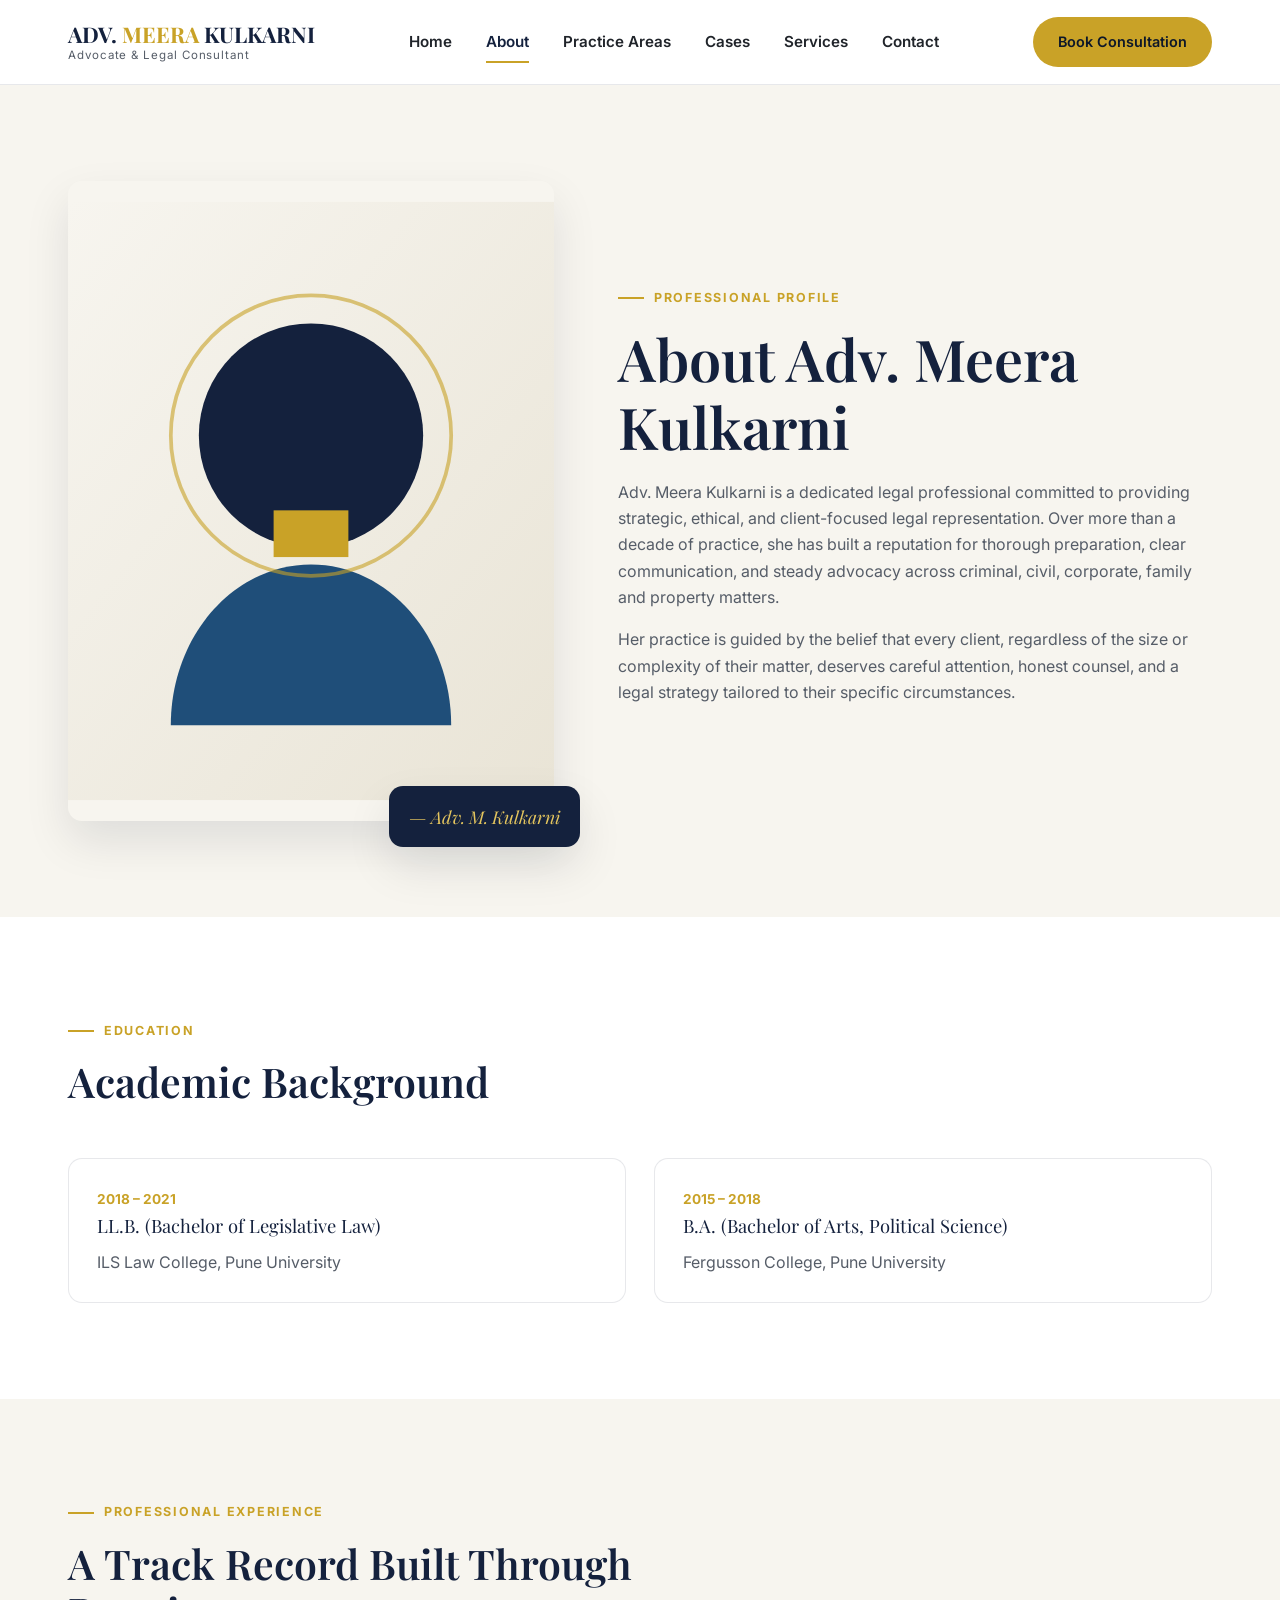
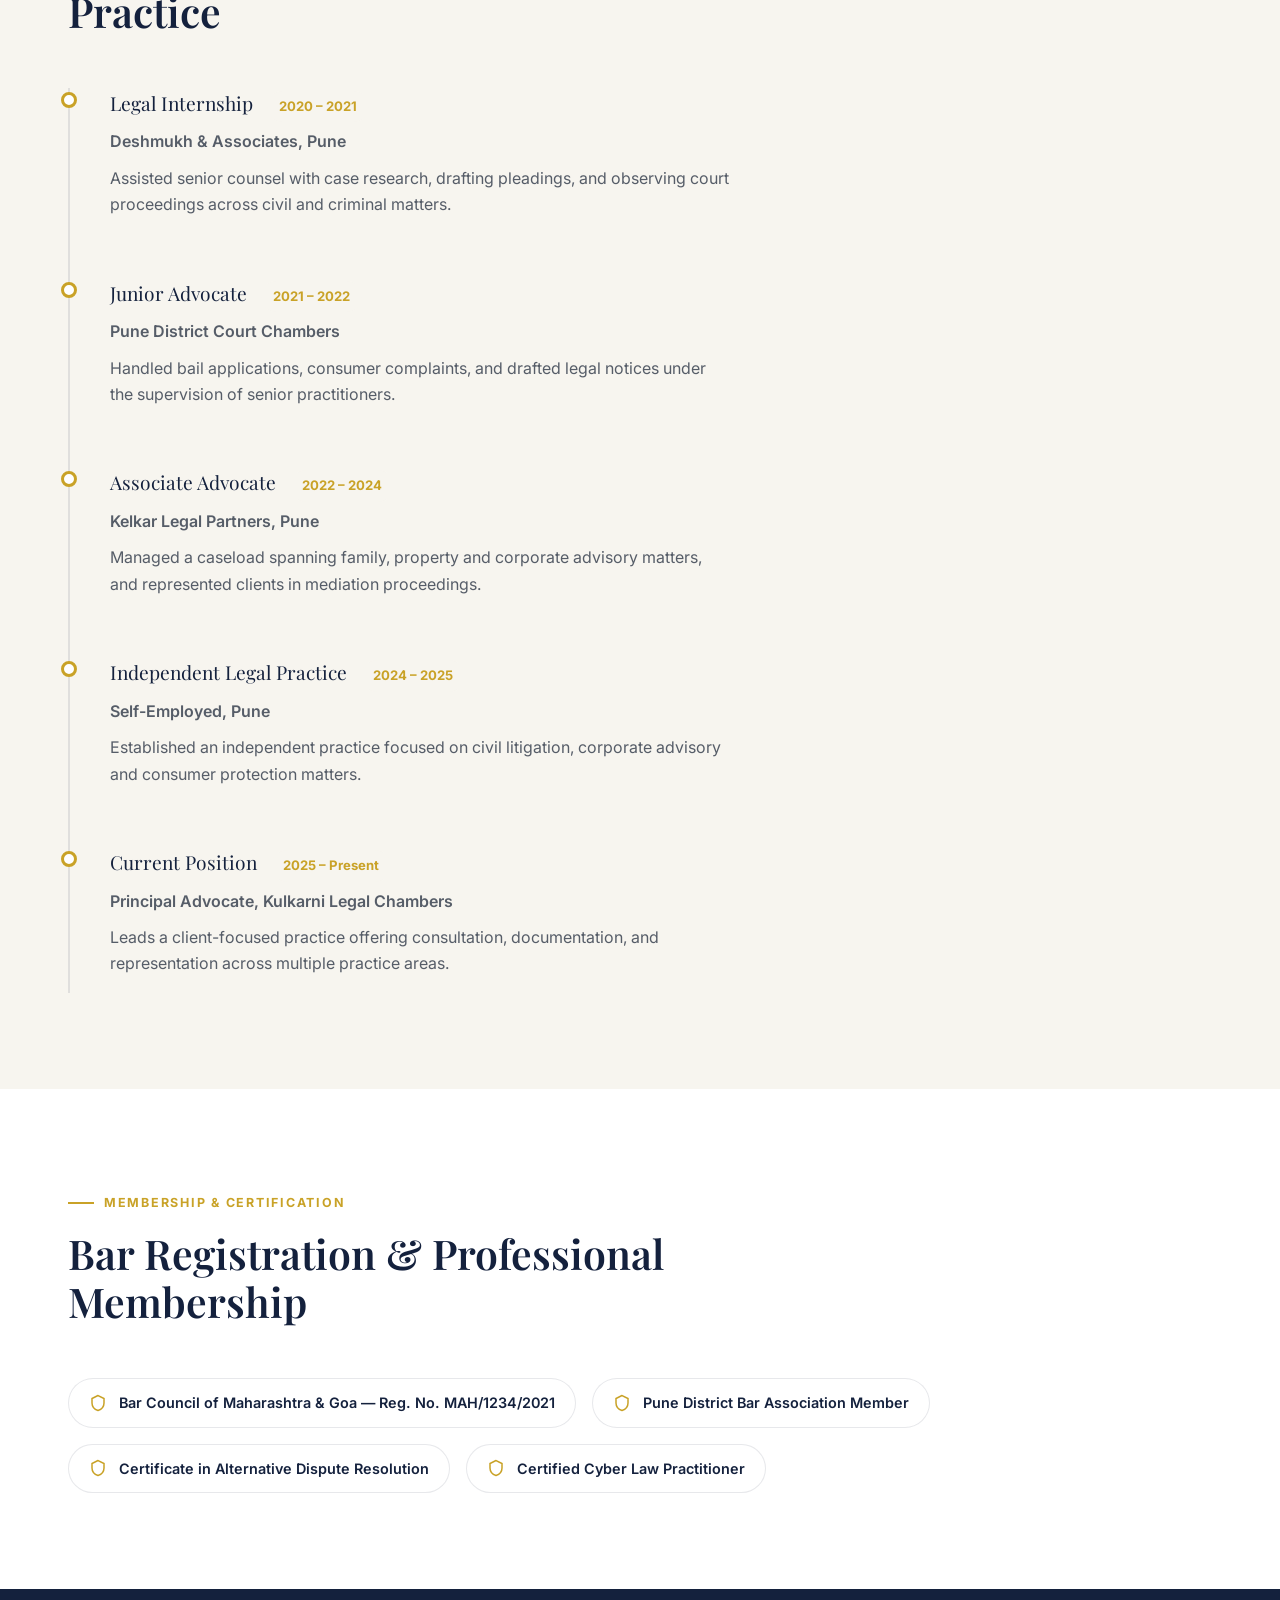
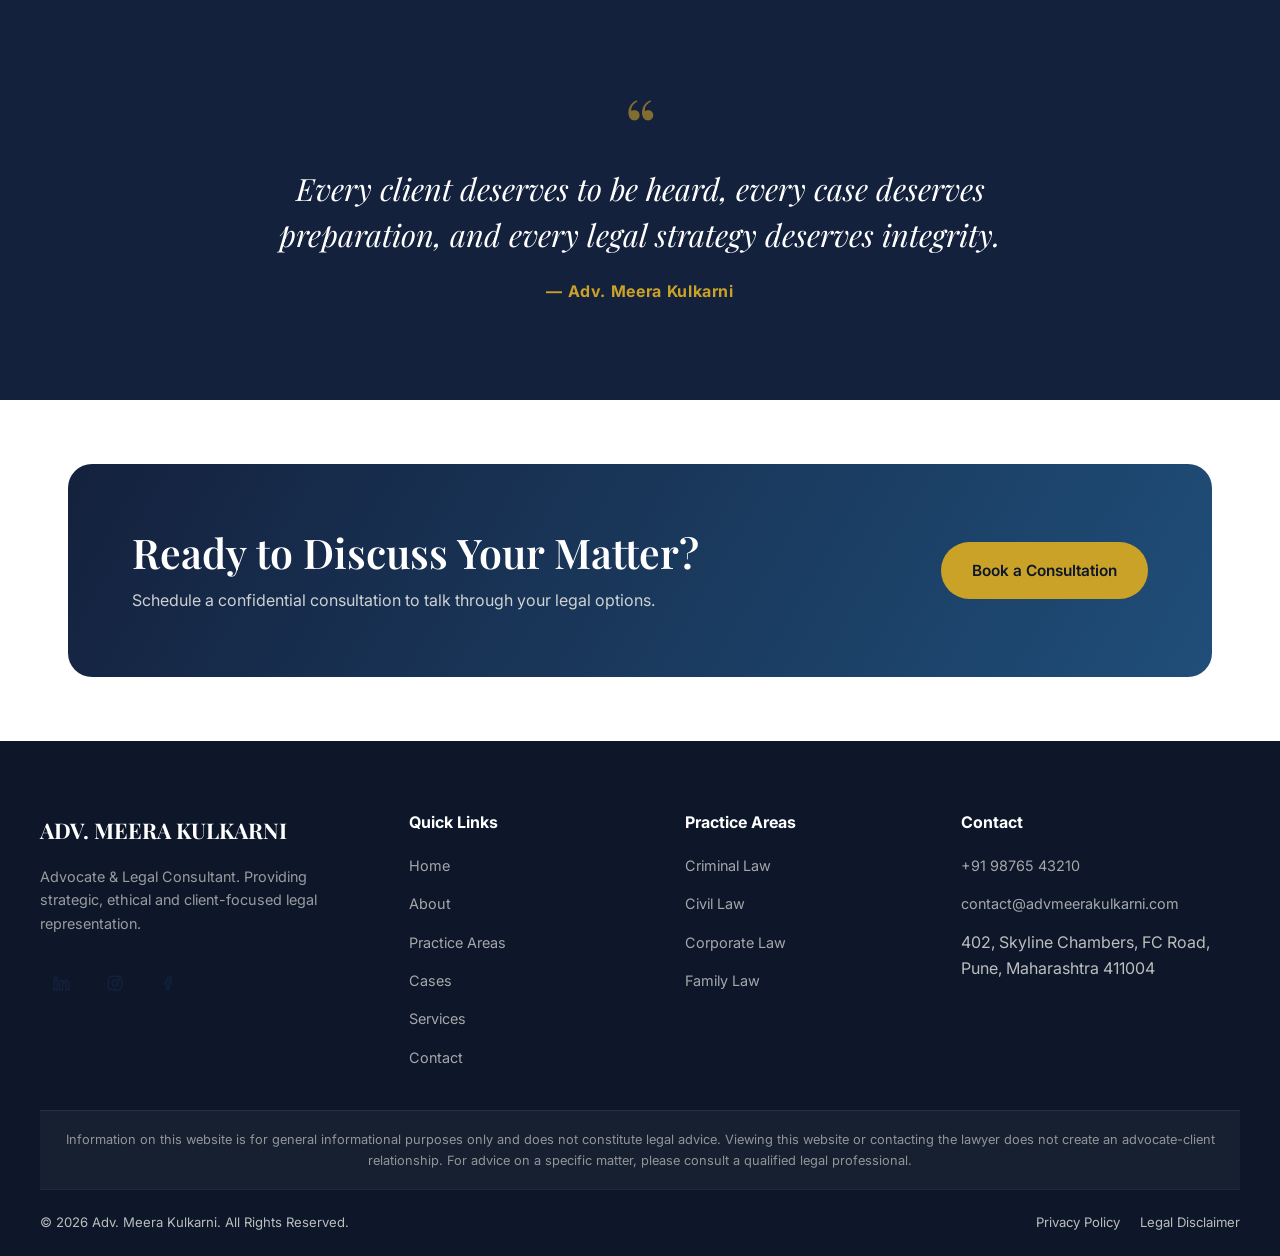
==== about.html @ ecd98ff1 "first commit" ====
<!DOCTYPE html>
<html lang="en">
<head>
<meta charset="UTF-8">
<meta name="viewport" content="width=device-width, initial-scale=1.0">
<title>About | Adv. Meera Kulkarni</title>
<meta name="description" content="Learn about Adv. Meera Kulkarni's education, professional experience, bar membership and legal philosophy.">
<meta name="keywords" content="advocate profile, lawyer education, bar council, legal experience">
<meta property="og:title" content="About | Adv. Meera Kulkarni">
<meta property="og:description" content="Education, professional experience and bar membership of Adv. Meera Kulkarni.">
<meta property="og:type" content="profile">
<link rel="canonical" href="#">
<link rel="stylesheet" href="css/style.css">
<link rel="stylesheet" href="css/responsive.css">
<link rel="stylesheet" href="css/animations.css">
</head>
<body>
<a href="#main" class="skip-link">Skip to main content</a>
<header id="site-header"></header>

<main id="main">

  <!-- PROFESSIONAL PROFILE -->
  <section class="section section--cream">
    <div class="container about-grid">
      <div class="about-photo reveal">
        <img src="assets/images/profile/profile-about.svg" alt="Portrait of Adv. Meera Kulkarni in her office" width="520" height="640" loading="lazy">
        <div class="sig">— Adv. M. Kulkarni</div>
      </div>
      <div class="reveal" data-delay="1">
        <span class="eyebrow">PROFESSIONAL PROFILE</span>
        <h1>About Adv. Meera Kulkarni</h1>
        <p>Adv. Meera Kulkarni is a dedicated legal professional committed to providing strategic, ethical, and client-focused legal representation. Over more than a decade of practice, she has built a reputation for thorough preparation, clear communication, and steady advocacy across criminal, civil, corporate, family and property matters.</p>
        <p>Her practice is guided by the belief that every client, regardless of the size or complexity of their matter, deserves careful attention, honest counsel, and a legal strategy tailored to their specific circumstances.</p>
      </div>
    </div>
  </section>

  <!-- EDUCATION -->
  <section class="section">
    <div class="container">
      <div class="section-head reveal">
        <span class="eyebrow">EDUCATION</span>
        <h2>Academic Background</h2>
      </div>
      <div class="grid-2">
        <div class="edu-card reveal">
          <span class="years">2018 – 2021</span>
          <div class="degree">LL.B. (Bachelor of Legislative Law)</div>
          <p style="margin-top:8px;margin-bottom:0;">ILS Law College, Pune University</p>
        </div>
        <div class="edu-card reveal" data-delay="1">
          <span class="years">2015 – 2018</span>
          <div class="degree">B.A. (Bachelor of Arts, Political Science)</div>
          <p style="margin-top:8px;margin-bottom:0;">Fergusson College, Pune University</p>
        </div>
      </div>
    </div>
  </section>

  <!-- PROFESSIONAL EXPERIENCE TIMELINE -->
  <section class="section section--cream">
    <div class="container">
      <div class="section-head reveal">
        <span class="eyebrow">PROFESSIONAL EXPERIENCE</span>
        <h2>A Track Record Built Through Practice</h2>
      </div>
      <div class="timeline">
        <div class="timeline-item reveal">
          <div class="timeline-meta">
            <span class="timeline-role">Legal Internship</span>
            <span class="timeline-duration">2020 – 2021</span>
          </div>
          <div class="timeline-org">Deshmukh &amp; Associates, Pune</div>
          <p>Assisted senior counsel with case research, drafting pleadings, and observing court proceedings across civil and criminal matters.</p>
        </div>
        <div class="timeline-item reveal" data-delay="1">
          <div class="timeline-meta">
            <span class="timeline-role">Junior Advocate</span>
            <span class="timeline-duration">2021 – 2022</span>
          </div>
          <div class="timeline-org">Pune District Court Chambers</div>
          <p>Handled bail applications, consumer complaints, and drafted legal notices under the supervision of senior practitioners.</p>
        </div>
        <div class="timeline-item reveal" data-delay="2">
          <div class="timeline-meta">
            <span class="timeline-role">Associate Advocate</span>
            <span class="timeline-duration">2022 – 2024</span>
          </div>
          <div class="timeline-org">Kelkar Legal Partners, Pune</div>
          <p>Managed a caseload spanning family, property and corporate advisory matters, and represented clients in mediation proceedings.</p>
        </div>
        <div class="timeline-item reveal" data-delay="3">
          <div class="timeline-meta">
            <span class="timeline-role">Independent Legal Practice</span>
            <span class="timeline-duration">2024 – 2025</span>
          </div>
          <div class="timeline-org">Self-Employed, Pune</div>
          <p>Established an independent practice focused on civil litigation, corporate advisory and consumer protection matters.</p>
        </div>
        <div class="timeline-item reveal" data-delay="4">
          <div class="timeline-meta">
            <span class="timeline-role">Current Position</span>
            <span class="timeline-duration">2025 – Present</span>
          </div>
          <div class="timeline-org">Principal Advocate, Kulkarni Legal Chambers</div>
          <p>Leads a client-focused practice offering consultation, documentation, and representation across multiple practice areas.</p>
        </div>
      </div>
    </div>
  </section>

  <!-- BAR / MEMBERSHIP -->
  <section class="section">
    <div class="container">
      <div class="section-head reveal">
        <span class="eyebrow">MEMBERSHIP &amp; CERTIFICATION</span>
        <h2>Bar Registration &amp; Professional Membership</h2>
      </div>
      <div class="badge-row reveal">
        <div class="badge-item"><svg width="18" height="18" viewBox="0 0 24 24" fill="none" stroke="#C9A227" stroke-width="2"><path d="M12 2 4 6v6c0 5 3.5 8.5 8 10 4.5-1.5 8-5 8-10V6z"/></svg> Bar Council of Maharashtra &amp; Goa — Reg. No. MAH/1234/2021</div>
        <div class="badge-item"><svg width="18" height="18" viewBox="0 0 24 24" fill="none" stroke="#C9A227" stroke-width="2"><path d="M12 2 4 6v6c0 5 3.5 8.5 8 10 4.5-1.5 8-5 8-10V6z"/></svg> Pune District Bar Association Member</div>
        <div class="badge-item"><svg width="18" height="18" viewBox="0 0 24 24" fill="none" stroke="#C9A227" stroke-width="2"><path d="M12 2 4 6v6c0 5 3.5 8.5 8 10 4.5-1.5 8-5 8-10V6z"/></svg> Certificate in Alternative Dispute Resolution</div>
        <div class="badge-item"><svg width="18" height="18" viewBox="0 0 24 24" fill="none" stroke="#C9A227" stroke-width="2"><path d="M12 2 4 6v6c0 5 3.5 8.5 8 10 4.5-1.5 8-5 8-10V6z"/></svg> Certified Cyber Law Practitioner</div>
      </div>
    </div>
  </section>

  <!-- PHILOSOPHY -->
  <section class="section section--navy">
    <div class="container quote-block reveal">
      <span class="quote-mark">&ldquo;</span>
      <blockquote>Every client deserves to be heard, every case deserves preparation, and every legal strategy deserves integrity.</blockquote>
      <span class="quote-attrib">— Adv. Meera Kulkarni</span>
    </div>
  </section>

  <section class="section--tight">
    <div class="container">
      <div class="cta-band reveal-scale">
        <div>
          <h2>Ready to Discuss Your Matter?</h2>
          <p>Schedule a confidential consultation to talk through your legal options.</p>
        </div>
        <a href="contact.html" class="btn btn-primary">Book a Consultation</a>
      </div>
    </div>
  </section>

</main>

<footer id="site-footer"></footer>

<script src="js/main.js"></script>
<script src="js/cases.js"></script>
<script src="js/contact.js"></script>
</body>
</html>
---- css/style.css ----
/* =========================================================
   ADV. PORTFOLIO — CORE STYLESHEET
   ========================================================= */

@import url('https://fonts.googleapis.com/css2?family=Playfair+Display:ital,wght@0,500;0,600;0,700;1,500&family=Inter:wght@400;500;600;700;800&display=swap');

:root{
  /* Palette */
  --navy: #14213D;
  --navy-deep: #0D1729;
  --royal: #1F4E79;
  --gold: #C9A227;
  --gold-light: #E4C55E;
  --cream: #F7F5EF;
  --white: #FFFFFF;
  --text: #20242A;
  --text-soft: #565D68;
  --border: rgba(20,33,61,0.10);
  --shadow: 0 20px 45px rgba(13,23,41,0.10);
  --shadow-sm: 0 8px 20px rgba(13,23,41,0.08);

  /* Type */
  --font-head: 'Playfair Display', Georgia, serif;
  --font-body: 'Inter', -apple-system, BlinkMacSystemFont, 'Segoe UI', sans-serif;

  /* Layout */
  --container: 1200px;
  --radius: 14px;
  --radius-sm: 8px;
  --nav-h: 84px;
}

*,*::before,*::after{ box-sizing: border-box; }
html{ scroll-behavior: smooth; scroll-padding-top: var(--nav-h); }
body{
  margin:0;
  font-family: var(--font-body);
  color: var(--text);
  background: var(--white);
  line-height: 1.65;
  -webkit-font-smoothing: antialiased;
  overflow-x: hidden;
}
img{ max-width:100%; display:block; }
a{ color: inherit; text-decoration: none; }
ul{ list-style: none; margin:0; padding:0; }
button{ font-family: inherit; cursor:pointer; }
input,textarea,select{ font-family: inherit; }

:focus-visible{
  outline: 2px solid var(--gold);
  outline-offset: 3px;
}

.container{
  width: 100%;
  max-width: var(--container);
  margin: 0 auto;
  padding: 0 28px;
}

.section{ padding: 96px 0; }
.section--tight{ padding: 64px 0; }
.section--navy{ background: var(--navy); color: var(--cream); }
.section--cream{ background: var(--cream); }

.eyebrow{
  display:inline-flex;
  align-items:center;
  gap:10px;
  font-size: 0.78rem;
  letter-spacing: 0.14em;
  color: var(--gold);
  font-weight: 700;
  margin-bottom: 16px;
}
.eyebrow::before{
  content:"";
  width: 26px; height:2px;
  background: var(--gold);
  display:inline-block;
}

h1,h2,h3,h4{
  font-family: var(--font-head);
  color: var(--navy);
  line-height: 1.18;
  margin: 0 0 18px;
  font-weight: 600;
}
.section--navy h1, .section--navy h2, .section--navy h3{ color: var(--white); }

h1{ font-size: clamp(2.4rem, 4.6vw, 3.6rem); }
h2{ font-size: clamp(1.9rem, 3.2vw, 2.6rem); }
h3{ font-size: 1.35rem; }

p{ margin: 0 0 16px; color: var(--text-soft); max-width: 62ch; }
.section--navy p{ color: rgba(247,245,239,0.78); }

.section-head{ max-width: 680px; margin-bottom: 52px; }
.section-head.center{ margin-left:auto; margin-right:auto; text-align:center; }

/* Buttons */
.btn{
  display:inline-flex;
  align-items:center;
  justify-content:center;
  gap:10px;
  padding: 15px 30px;
  border-radius: 999px;
  font-weight: 600;
  font-size: 0.96rem;
  border: 1px solid transparent;
  transition: transform .25s ease, box-shadow .25s ease, background .25s ease, color .25s ease;
}
.btn-primary{ background: var(--gold); color: var(--navy-deep); }
.btn-primary:hover{ transform: translateY(-2px); box-shadow: 0 14px 30px rgba(201,162,39,0.35); }
.btn-outline{ background: transparent; border-color: rgba(255,255,255,0.35); color: var(--white); }
.btn-outline:hover{ background: rgba(255,255,255,0.1); transform: translateY(-2px); }
.btn-navy{ background: var(--navy); color: var(--white); }
.btn-navy:hover{ background: var(--navy-deep); transform: translateY(-2px); }
.btn-ghost{ background: transparent; border-color: var(--border); color: var(--navy); }
.btn-ghost:hover{ background: var(--cream); }
.btn[disabled]{ opacity:.55; cursor:not-allowed; transform:none !important; }

/* =========================== NAVBAR =========================== */
#site-header{ position: sticky; top:0; z-index: 500; }
.navbar{
  background: rgba(255,255,255,0.92);
  backdrop-filter: blur(10px);
  border-bottom: 1px solid var(--border);
  transition: box-shadow .3s ease;
}
.navbar.is-scrolled{ box-shadow: var(--shadow-sm); }
.navbar-inner{
  height: var(--nav-h);
  display:flex;
  align-items:center;
  justify-content: space-between;
  gap: 24px;
}
.brand{ display:flex; flex-direction:column; line-height:1.1; }
.brand-name{ font-family: var(--font-head); font-size: 1.35rem; font-weight:700; color: var(--navy); }
.brand-name span{ color: var(--gold); }
.brand-sub{ font-size: 0.72rem; letter-spacing: 0.08em; color: var(--text-soft); margin-top:2px; }

.nav-links{ display:flex; align-items:center; gap: 34px; }
.nav-links a{
  position:relative;
  font-weight: 600;
  font-size: 0.95rem;
  color: var(--text);
  padding: 8px 0;
}
.nav-links a::after{
  content:"";
  position:absolute; left:0; bottom:0;
  width:0; height:2px; background: var(--gold);
  transition: width .25s ease;
}
.nav-links a:hover::after,
.nav-links a.active::after{ width:100%; }
.nav-links a.active{ color: var(--navy); }

.nav-actions{ display:flex; align-items:center; gap:18px; }
.nav-cta{ padding: 12px 24px; font-size: 0.9rem; }

.nav-toggle{
  display:none;
  width:44px; height:44px;
  border:1px solid var(--border);
  border-radius: 10px;
  background: var(--white);
  align-items:center; justify-content:center;
  flex-direction:column; gap:5px;
}
.nav-toggle span{ width:20px; height:2px; background: var(--navy); display:block; transition: all .25s ease; }
.nav-toggle.is-open span:nth-child(1){ transform: translateY(7px) rotate(45deg); }
.nav-toggle.is-open span:nth-child(2){ opacity:0; }
.nav-toggle.is-open span:nth-child(3){ transform: translateY(-7px) rotate(-45deg); }

.mobile-nav{
  position: fixed; inset: var(--nav-h) 0 0 0;
  background: var(--navy);
  transform: translateX(100%);
  transition: transform .35s ease;
  z-index: 480;
  overflow-y: auto;
}
.mobile-nav.is-open{ transform: translateX(0); }
.mobile-nav-inner{ padding: 40px 28px; display:flex; flex-direction:column; gap:6px; }
.mobile-nav a{
  color: var(--cream);
  font-family: var(--font-head);
  font-size: 1.5rem;
  padding: 14px 0;
  border-bottom: 1px solid rgba(255,255,255,0.1);
}
.mobile-nav a.active{ color: var(--gold); }
.mobile-nav .btn{ margin-top: 24px; align-self: flex-start; }

/* =========================== HERO =========================== */
.hero{
  position:relative;
  background: linear-gradient(160deg, var(--navy) 0%, var(--navy-deep) 62%, #0A1220 100%);
  color: var(--white);
  overflow:hidden;
}
.hero-inner{
  display:grid;
  grid-template-columns: 1.05fr 0.95fr;
  gap: 56px;
  align-items:center;
  padding: 92px 0 100px;
  position:relative;
  z-index:2;
}
.hero-badge{
  display:inline-flex; align-items:center; gap:10px;
  padding: 9px 18px;
  border: 1px solid rgba(201,162,39,0.45);
  border-radius: 999px;
  font-size: 0.74rem;
  letter-spacing: 0.16em;
  font-weight:700;
  color: var(--gold-light);
  margin-bottom: 26px;
}
.hero h1{ color: var(--white); margin-bottom: 22px; }
.hero h1 em{ font-style: italic; color: var(--gold-light); }
.hero p.lead{ color: rgba(247,245,239,0.8); font-size: 1.08rem; max-width: 46ch; }
.hero-actions{ display:flex; gap:16px; margin-top: 34px; flex-wrap:wrap; }

.hero-visual{ position:relative; }
.hero-frame{
  position:relative;
  border-radius: 22px;
  overflow:hidden;
  box-shadow: 0 40px 80px rgba(0,0,0,0.45);
  border: 1px solid rgba(255,255,255,0.08);
}
.hero-frame img{ width:100%; height:100%; object-fit:cover; }
.hero-card{
  position:absolute;
  left: -34px; bottom: -30px;
  background: var(--white);
  color: var(--navy);
  border-radius: var(--radius);
  padding: 20px 24px;
  box-shadow: var(--shadow);
  display:flex; align-items:center; gap:14px;
  min-width: 230px;
}
.hero-card .icon{
  width:46px;height:46px; border-radius:50%;
  background: var(--cream); display:flex; align-items:center; justify-content:center; flex-shrink:0;
}
.hero-card strong{ display:block; font-family: var(--font-head); font-size:1.15rem; }
.hero-card span{ font-size:0.82rem; color: var(--text-soft); }

.hero-deco{ position:absolute; inset:0; z-index:1; pointer-events:none; opacity:0.5; }

/* =========================== STATS =========================== */
.stats-band{
  background: var(--white);
  border-top: 1px solid var(--border);
  border-bottom: 1px solid var(--border);
}
.stats-grid{
  display:grid;
  grid-template-columns: repeat(4, 1fr);
  padding: 52px 0;
}
.stat{ text-align:center; border-right: 1px solid var(--border); padding: 0 12px; }
.stat:last-child{ border-right:none; }
.stat-num{
  font-family: var(--font-head);
  font-size: clamp(2.2rem, 3.4vw, 2.9rem);
  color: var(--navy);
  font-weight:700;
}
.stat-num .suffix{ color: var(--gold); }
.stat-label{ font-size: 0.92rem; color: var(--text-soft); margin-top:6px; }

/* =========================== ABOUT PREVIEW =========================== */
.about-grid{ display:grid; grid-template-columns: 0.9fr 1.1fr; gap: 64px; align-items:center; }
.about-photo{ position:relative; }
.about-photo img{ border-radius: var(--radius); box-shadow: var(--shadow); }
.about-photo .sig{
  position:absolute; right:-26px; bottom:-26px;
  background: var(--navy); color:var(--gold-light);
  padding: 16px 20px; border-radius: var(--radius);
  font-family: var(--font-head); font-style: italic; font-size:1.1rem;
  box-shadow: var(--shadow);
}
.about-list{ margin: 26px 0; display:grid; gap:14px; }
.about-list li{ display:flex; gap:12px; align-items:flex-start; color: var(--text); font-weight:600; }
.about-list svg{ flex-shrink:0; margin-top:2px; }

/* =========================== CARDS: PRACTICE AREAS =========================== */
.grid-3{ display:grid; grid-template-columns: repeat(3,1fr); gap: 28px; }
.grid-2{ display:grid; grid-template-columns: repeat(2,1fr); gap: 28px; }
.grid-4{ display:grid; grid-template-columns: repeat(4,1fr); gap: 24px; }

.practice-card{
  background: var(--white);
  border: 1px solid var(--border);
  border-radius: var(--radius);
  padding: 32px 28px;
  transition: transform .3s ease, box-shadow .3s ease, border-color .3s ease;
  position:relative;
}
.practice-card:hover{ transform: translateY(-6px); box-shadow: var(--shadow); border-color: rgba(201,162,39,0.35); }
.practice-card .icon-badge{
  width:56px; height:56px; border-radius: 14px;
  background: var(--cream);
  display:flex; align-items:center; justify-content:center;
  margin-bottom: 20px;
  color: var(--navy);
}
.practice-card:hover .icon-badge{ background: var(--navy); color: var(--gold-light); }
.practice-card h3{ margin-bottom: 10px; }
.practice-card p{ font-size: 0.94rem; margin-bottom: 18px; }
.card-link{ font-weight:700; color: var(--navy); font-size: 0.9rem; display:inline-flex; align-items:center; gap:8px; }
.card-link svg{ transition: transform .25s ease; }
.practice-card:hover .card-link svg{ transform: translateX(4px); }

/* Practice area page detail block */
.practice-detail{
  display:grid; grid-template-columns: 64px 1fr; gap: 22px;
  padding: 36px 0; border-bottom: 1px solid var(--border);
}
.practice-detail:last-child{ border-bottom:none; }
.practice-detail .icon-badge{ width:64px;height:64px; border-radius:16px; background:var(--cream); display:flex; align-items:center; justify-content:center; color:var(--navy); }
.matters{ display:flex; flex-wrap:wrap; gap:10px; margin-top: 14px; }
.matters span{
  font-size: 0.82rem; font-weight:600; color: var(--navy);
  background: var(--cream); padding: 7px 14px; border-radius: 999px;
}

/* =========================== WHY CHOOSE US =========================== */
.feature-card{
  background: rgba(255,255,255,0.04);
  border: 1px solid rgba(255,255,255,0.1);
  border-radius: var(--radius);
  padding: 30px 26px;
}
.feature-card .icon-badge{
  width:50px;height:50px;border-radius:12px;
  background: rgba(201,162,39,0.15); color: var(--gold-light);
  display:flex; align-items:center; justify-content:center; margin-bottom:18px;
}
.feature-card h3{ color: var(--white); font-size: 1.15rem; }
.feature-card p{ font-size: 0.92rem; margin-bottom:0; }

/* =========================== QUOTE / PHILOSOPHY =========================== */
.quote-block{
  text-align:center; max-width: 820px; margin: 0 auto; position:relative;
}
.quote-mark{ font-family: var(--font-head); font-size: 5rem; color: var(--gold); line-height:1; opacity:0.6; }
.quote-block blockquote{
  font-family: var(--font-head); font-style: italic;
  font-size: clamp(1.4rem, 2.4vw, 2rem);
  color: var(--navy); line-height:1.5; margin: 0 0 20px;
}
.section--navy .quote-block blockquote{ color: var(--white); }
.quote-attrib{ color: var(--gold); font-weight:700; letter-spacing:0.04em; }

/* =========================== TIMELINE (Experience) =========================== */
.timeline{ position:relative; padding-left: 40px; border-left: 2px solid var(--border); display:grid; gap:44px; }
.timeline-item{ position:relative; }
.timeline-item::before{
  content:""; position:absolute; left:-49px; top:4px;
  width:16px; height:16px; border-radius:50%;
  background: var(--white); border: 3px solid var(--gold);
}
.timeline-meta{ display:flex; gap:14px; align-items:baseline; flex-wrap:wrap; margin-bottom:6px; }
.timeline-role{ font-family: var(--font-head); font-size:1.2rem; color:var(--navy); }
.timeline-duration{ font-size:0.82rem; font-weight:700; color: var(--gold); background: var(--cream); padding:5px 12px; border-radius:999px; }
.timeline-org{ color: var(--text-soft); font-weight:600; margin-bottom:10px; }

/* Education */
.edu-card{ background: var(--white); border:1px solid var(--border); border-radius: var(--radius); padding: 26px 28px; }
.edu-card .degree{ font-family: var(--font-head); font-size:1.15rem; color:var(--navy); }
.edu-card .years{ color: var(--gold); font-weight:700; font-size:0.85rem; }

/* Membership badges */
.badge-row{ display:flex; flex-wrap:wrap; gap:16px; }
.badge-item{
  display:flex; align-items:center; gap:12px;
  background: var(--white); border:1px solid var(--border); border-radius: 999px;
  padding: 12px 20px; font-weight:600; font-size:0.9rem; color:var(--navy);
}

/* =========================== CASES PAGE =========================== */
.filter-bar{ display:flex; flex-wrap:wrap; gap:12px; margin-bottom: 40px; }
.filter-btn{
  padding: 10px 22px; border-radius:999px; border:1px solid var(--border);
  background: var(--white); font-weight:600; font-size:0.88rem; color: var(--text-soft);
  transition: all .25s ease;
}
.filter-btn:hover{ border-color: var(--gold); color: var(--navy); }
.filter-btn.active{ background: var(--navy); color: var(--white); border-color: var(--navy); }

.case-card{
  background: var(--white); border:1px solid var(--border); border-radius: var(--radius);
  overflow:hidden; transition: transform .3s ease, box-shadow .3s ease;
  display:flex; flex-direction:column;
}
.case-card:hover{ transform: translateY(-6px); box-shadow: var(--shadow); }
.case-thumb{ aspect-ratio: 16/10; overflow:hidden; background: var(--cream); }
.case-thumb img{ width:100%; height:100%; object-fit:cover; }
.case-body{ padding: 24px; display:flex; flex-direction:column; gap:10px; flex:1; }
.case-tags{ display:flex; gap:8px; flex-wrap:wrap; }
.tag{ font-size:0.72rem; font-weight:700; letter-spacing:0.04em; padding:5px 12px; border-radius:999px; }
.tag-cat{ background: var(--cream); color: var(--navy); }
.tag-status{ background: rgba(31,78,121,0.1); color: var(--royal); }
.case-body h3{ margin-bottom:0; font-size:1.2rem; }
.case-body p{ font-size:0.92rem; margin-bottom:8px; }
.case-body .card-link{ margin-top:auto; }
.case-empty{ text-align:center; padding: 60px 0; color: var(--text-soft); display:none; }

/* Case details */
.case-hero{ background: var(--cream); }
.case-meta-grid{ display:grid; grid-template-columns: repeat(4,1fr); gap:20px; margin-top: 30px; }
.meta-box{ background: var(--white); border-radius: var(--radius-sm); padding: 18px 20px; border:1px solid var(--border); }
.meta-box .label{ font-size:0.74rem; letter-spacing:0.06em; color: var(--text-soft); font-weight:700; margin-bottom:6px; }
.meta-box .value{ font-family: var(--font-head); font-size:1.1rem; color: var(--navy); }
.case-content{ display:grid; gap:44px; max-width: 780px; }
.case-content h2{ font-size:1.5rem; }
.disclaimer-box{
  background: var(--cream); border-left: 4px solid var(--gold);
  padding: 20px 24px; border-radius: var(--radius-sm); font-size: 0.9rem; color: var(--text-soft);
}

/* =========================== SERVICES =========================== */
.service-card{
  background: var(--white); border:1px solid var(--border); border-radius: var(--radius);
  padding: 30px; display:flex; flex-direction:column; gap:14px;
  transition: box-shadow .3s ease, transform .3s ease;
}
.service-card:hover{ box-shadow: var(--shadow); transform: translateY(-6px); }
.service-card ul{ display:grid; gap:8px; margin: 6px 0 10px; }
.service-card ul li{ display:flex; gap:10px; font-size:0.88rem; color: var(--text-soft); align-items:flex-start; }
.service-card ul li svg{ flex-shrink:0; margin-top:3px; color: var(--gold); }

/* =========================== CONSULTATION CTA =========================== */
.cta-band{
  background: linear-gradient(120deg, var(--navy), var(--royal));
  border-radius: 24px;
  padding: 64px;
  color: var(--white);
  display:flex; align-items:center; justify-content:space-between; gap: 40px; flex-wrap:wrap;
  position:relative; overflow:hidden;
}
.cta-band h2{ color: var(--white); margin-bottom:10px; }
.cta-band p{ color: rgba(247,245,239,0.82); margin-bottom:0; }

/* =========================== CONTACT =========================== */
.contact-grid{ display:grid; grid-template-columns: 0.85fr 1.15fr; gap: 60px; }
.contact-info-item{ display:flex; gap:16px; padding: 20px 0; border-bottom:1px solid var(--border); }
.contact-info-item:last-child{ border-bottom:none; }
.contact-info-item .icon-badge{ width:48px;height:48px;border-radius:12px; background:var(--cream); color:var(--navy); display:flex; align-items:center; justify-content:center; flex-shrink:0; }
.contact-info-item strong{ display:block; color: var(--navy); font-family: var(--font-head); font-size:1.05rem; margin-bottom:4px; }
.social-row{ display:flex; gap:12px; margin-top: 26px; }
.social-row a{
  width:42px; height:42px; border-radius:50%; border:1px solid var(--border);
  display:flex; align-items:center; justify-content:center; color: var(--navy);
  transition: all .25s ease;
}
.social-row a:hover{ background: var(--navy); color: var(--white); border-color: var(--navy); }

.form-card{ background: var(--white); border:1px solid var(--border); border-radius: var(--radius); padding: 40px; box-shadow: var(--shadow-sm); }
.form-row{ display:grid; grid-template-columns: 1fr 1fr; gap:20px; }
.field{ margin-bottom: 20px; }
.field label{ display:block; font-weight:600; font-size:0.88rem; margin-bottom:8px; color: var(--navy); }
.field input, .field select, .field textarea{
  width:100%; padding: 13px 16px; border-radius: 10px; border: 1px solid var(--border);
  background: var(--cream); font-size:0.95rem; color: var(--text); transition: border-color .2s ease, background .2s ease;
}
.field input:focus, .field select:focus, .field textarea:focus{ border-color: var(--gold); background: var(--white); outline:none; }
.field textarea{ resize: vertical; min-height: 120px; }
.field-error{ color:#B3261E; font-size:0.8rem; margin-top:6px; display:none; }
.field.has-error input, .field.has-error select, .field.has-error textarea{ border-color:#B3261E; }
.field.has-error .field-error{ display:block; }
.form-msg{ padding: 16px 20px; border-radius: var(--radius-sm); font-size:0.92rem; font-weight:600; margin-bottom: 20px; display:none; }
.form-msg.show{ display:block; }
.form-msg.success{ background: rgba(46,125,50,0.1); color:#2E7D32; }
.form-msg.error{ background: rgba(179,38,30,0.1); color:#B3261E; }

/* =========================== FOOTER =========================== */
#site-footer{ background: var(--navy-deep); color: rgba(247,245,239,0.75); }
.footer-top{ padding: 72px 0 40px; display:grid; grid-template-columns: 1.4fr 1fr 1fr 1.2fr; gap: 44px; }
.footer-brand .brand-name{ color: var(--white); }
.footer-brand p{ color: rgba(247,245,239,0.6); font-size:0.9rem; margin-top:16px; }
.footer-col h4{ color: var(--white); font-size:1rem; margin-bottom:20px; font-family: var(--font-body); font-weight:700; }
.footer-col ul{ display:grid; gap:12px; }
.footer-col a{ font-size:0.9rem; color: rgba(247,245,239,0.65); transition: color .2s ease; }
.footer-col a:hover{ color: var(--gold-light); }
.footer-bottom{
  border-top: 1px solid rgba(255,255,255,0.08);
  padding: 22px 0; display:flex; justify-content:space-between; align-items:center; flex-wrap:wrap; gap:12px;
  font-size: 0.82rem;
}
.footer-bottom .legal-links{ display:flex; gap:20px; }
.disclaimer-strip{
  background: rgba(255,255,255,0.04); border-top:1px solid rgba(255,255,255,0.08);
  padding: 18px 0; font-size: 0.8rem; color: rgba(247,245,239,0.55); text-align:center;
}

/* Skip link */
.skip-link{
  position:absolute; left:-999px; top:0; background: var(--gold); color:var(--navy-deep);
  padding: 12px 20px; z-index:1000; font-weight:700; border-radius: 0 0 8px 0;
}
.skip-link:focus{ left:0; }

/* Utility */
.mt-0{ margin-top:0; }
.text-center{ text-align:center; }
.mx-auto{ margin-left:auto; margin-right:auto; }
---- css/responsive.css ----
/* =========================================================
   RESPONSIVE.CSS — breakpoints from 1920px down to 320px
   ========================================================= */

/* ----- Large desktop refinement (>1440) ----- */
@media (min-width: 1441px){
  .container{ max-width: 1280px; }
}

/* ----- Laptop / small desktop (<=1200) ----- */
@media (max-width: 1200px){
  .stats-grid{ grid-template-columns: repeat(4,1fr); }
  .cta-band{ padding: 48px; }
}

/* ----- Tablet (<=1024) ----- */
@media (max-width: 1024px){
  .hero-inner{ grid-template-columns: 1fr; padding-top: 56px; }
  .hero-visual{ order:-1; max-width: 460px; margin: 0 auto 20px; }
  .hero-card{ left: 12px; bottom:-24px; }
  .about-grid{ grid-template-columns: 1fr; }
  .about-photo{ max-width: 420px; margin: 0 auto; }
  .grid-3{ grid-template-columns: repeat(2,1fr); }
  .grid-4{ grid-template-columns: repeat(2,1fr); }
  .contact-grid{ grid-template-columns: 1fr; }
  .footer-top{ grid-template-columns: 1fr 1fr; }
  .case-meta-grid{ grid-template-columns: repeat(2,1fr); }
  .practice-detail{ grid-template-columns: 56px 1fr; }
}

/* ----- Tablet portrait / large phone (<=768) ----- */
@media (max-width: 768px){
  :root{ --nav-h: 72px; }
  .nav-links, .nav-actions .nav-cta{ display:none; }
  .nav-toggle{ display:flex; }
  .section{ padding: 64px 0; }
  .section--tight{ padding: 44px 0; }
  h1{ font-size: clamp(2rem, 7vw, 2.6rem); }
  .hero-inner{ padding-top: 40px; padding-bottom: 64px; }
  .hero-actions{ flex-direction:column; align-items:stretch; }
  .hero-actions .btn{ width:100%; }
  .stats-grid{ grid-template-columns: repeat(2,1fr); row-gap: 30px; }
  .stat{ border-right:none; border-bottom:1px solid var(--border); padding-bottom:20px; }
  .stat:nth-child(2n){ border-right:none; }
  .grid-3, .grid-2, .grid-4{ grid-template-columns: 1fr; }
  .cta-band{ flex-direction:column; text-align:center; padding: 40px 26px; }
  .form-row{ grid-template-columns: 1fr; }
  .form-card{ padding: 28px 22px; }
  .footer-top{ grid-template-columns: 1fr; padding: 52px 0 30px; gap: 34px; }
  .footer-bottom{ flex-direction:column; text-align:center; }
  .case-meta-grid{ grid-template-columns: 1fr 1fr; }
  .about-photo .sig{ right: 8px; bottom:-18px; padding:12px 16px; font-size:0.95rem; }
  .filter-bar{ overflow-x:auto; flex-wrap:nowrap; padding-bottom:6px; }
}

/* ----- Mobile (<=414) ----- */
@media (max-width: 414px){
  .container{ padding: 0 20px; }
  .hero-card{ min-width: unset; width: calc(100% - 24px); left:12px; }
  .case-meta-grid{ grid-template-columns: 1fr; }
  .cta-band{ border-radius: 18px; }
}

/* ----- Small mobile (<=375) ----- */
@media (max-width: 375px){
  .stats-grid{ grid-template-columns: 1fr 1fr; }
  .btn{ padding: 14px 22px; font-size:0.9rem; }
}

/* ----- Extra small (<=320) ----- */
@media (max-width: 320px){
  .container{ padding: 0 16px; }
  .brand-name{ font-size:1.15rem; }
  h1{ font-size: 1.8rem; }
}

/* Prevent any horizontal scroll globally */
html, body{ max-width: 100%; overflow-x: hidden; }
---- css/animations.css ----
/* =========================================================
   ANIMATIONS.CSS
   ========================================================= */

@media (prefers-reduced-motion: reduce){
  *{ animation-duration: 0.001ms !important; animation-iteration-count: 1 !important; transition-duration: 0.001ms !important; scroll-behavior: auto !important; }
}

@keyframes fadeUp{
  from{ opacity:0; transform: translateY(26px); }
  to{ opacity:1; transform: translateY(0); }
}
@keyframes fadeIn{
  from{ opacity:0; }
  to{ opacity:1; }
}
@keyframes scaleIn{
  from{ opacity:0; transform: scale(0.94); }
  to{ opacity:1; transform: scale(1); }
}
@keyframes floatY{
  0%,100%{ transform: translateY(0); }
  50%{ transform: translateY(-10px); }
}

/* Scroll reveal (toggled via IntersectionObserver in main.js) */
.reveal{
  opacity:0;
  transform: translateY(28px);
  transition: opacity .7s cubic-bezier(.2,.7,.3,1), transform .7s cubic-bezier(.2,.7,.3,1);
}
.reveal.is-visible{ opacity:1; transform: translateY(0); }

.reveal-scale{ opacity:0; transform: scale(0.95); transition: opacity .6s ease, transform .6s ease; }
.reveal-scale.is-visible{ opacity:1; transform: scale(1); }

/* Stagger helper (data-delay set inline via style, small fixed steps as fallback) */
.reveal[data-delay="1"]{ transition-delay: .08s; }
.reveal[data-delay="2"]{ transition-delay: .16s; }
.reveal[data-delay="3"]{ transition-delay: .24s; }
.reveal[data-delay="4"]{ transition-delay: .32s; }

.hero-badge, .hero h1, .hero p.lead, .hero-actions{
  animation: fadeUp .8s ease both;
}
.hero p.lead{ animation-delay: .12s; }
.hero-actions{ animation-delay: .22s; }
.hero-visual{ animation: scaleIn .9s ease both; animation-delay: .18s; }

.hero-deco svg{ animation: floatY 7s ease-in-out infinite; }

/* Mobile nav item stagger */
.mobile-nav a{ opacity:0; transform: translateX(16px); transition: opacity .35s ease, transform .35s ease; }
.mobile-nav.is-open a{ opacity:1; transform: translateX(0); }
.mobile-nav.is-open a:nth-child(1){ transition-delay:.05s; }
.mobile-nav.is-open a:nth-child(2){ transition-delay:.1s; }
.mobile-nav.is-open a:nth-child(3){ transition-delay:.15s; }
.mobile-nav.is-open a:nth-child(4){ transition-delay:.2s; }
.mobile-nav.is-open a:nth-child(5){ transition-delay:.25s; }
.mobile-nav.is-open a:nth-child(6){ transition-delay:.3s; }
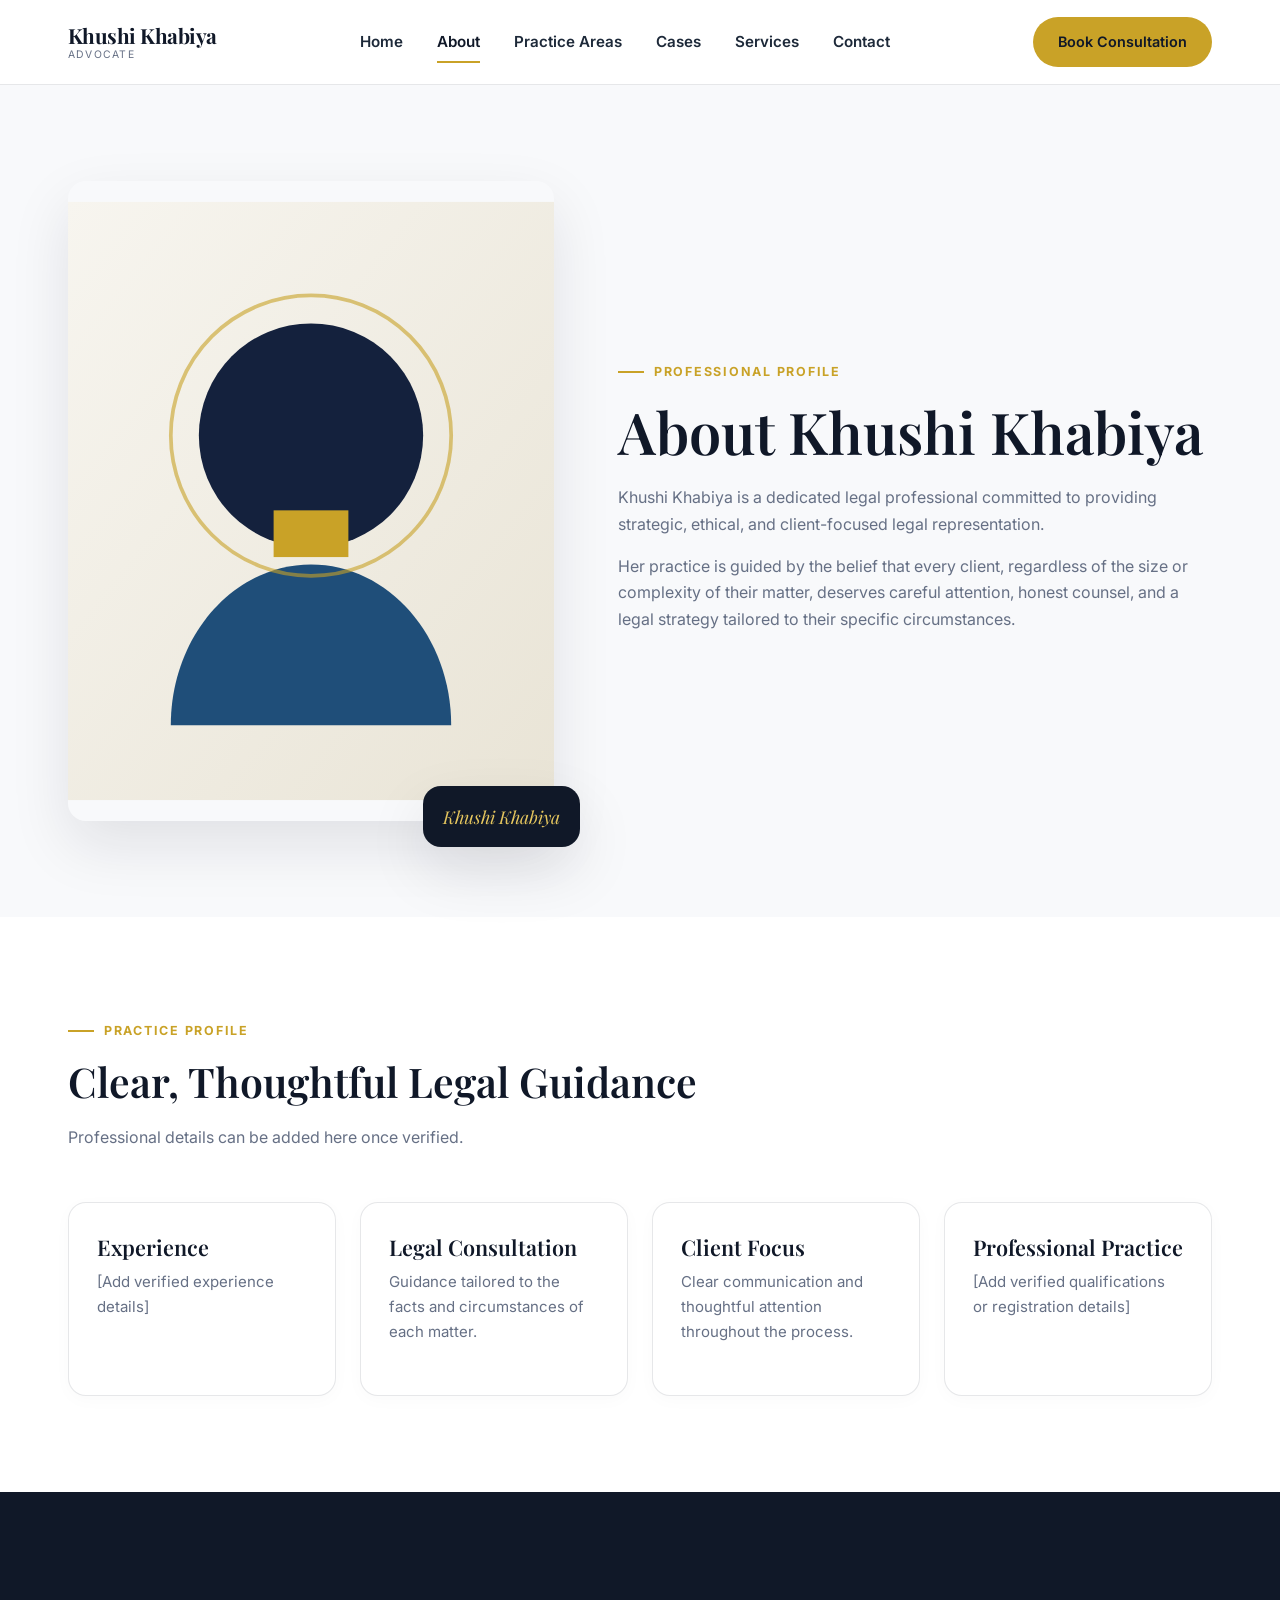
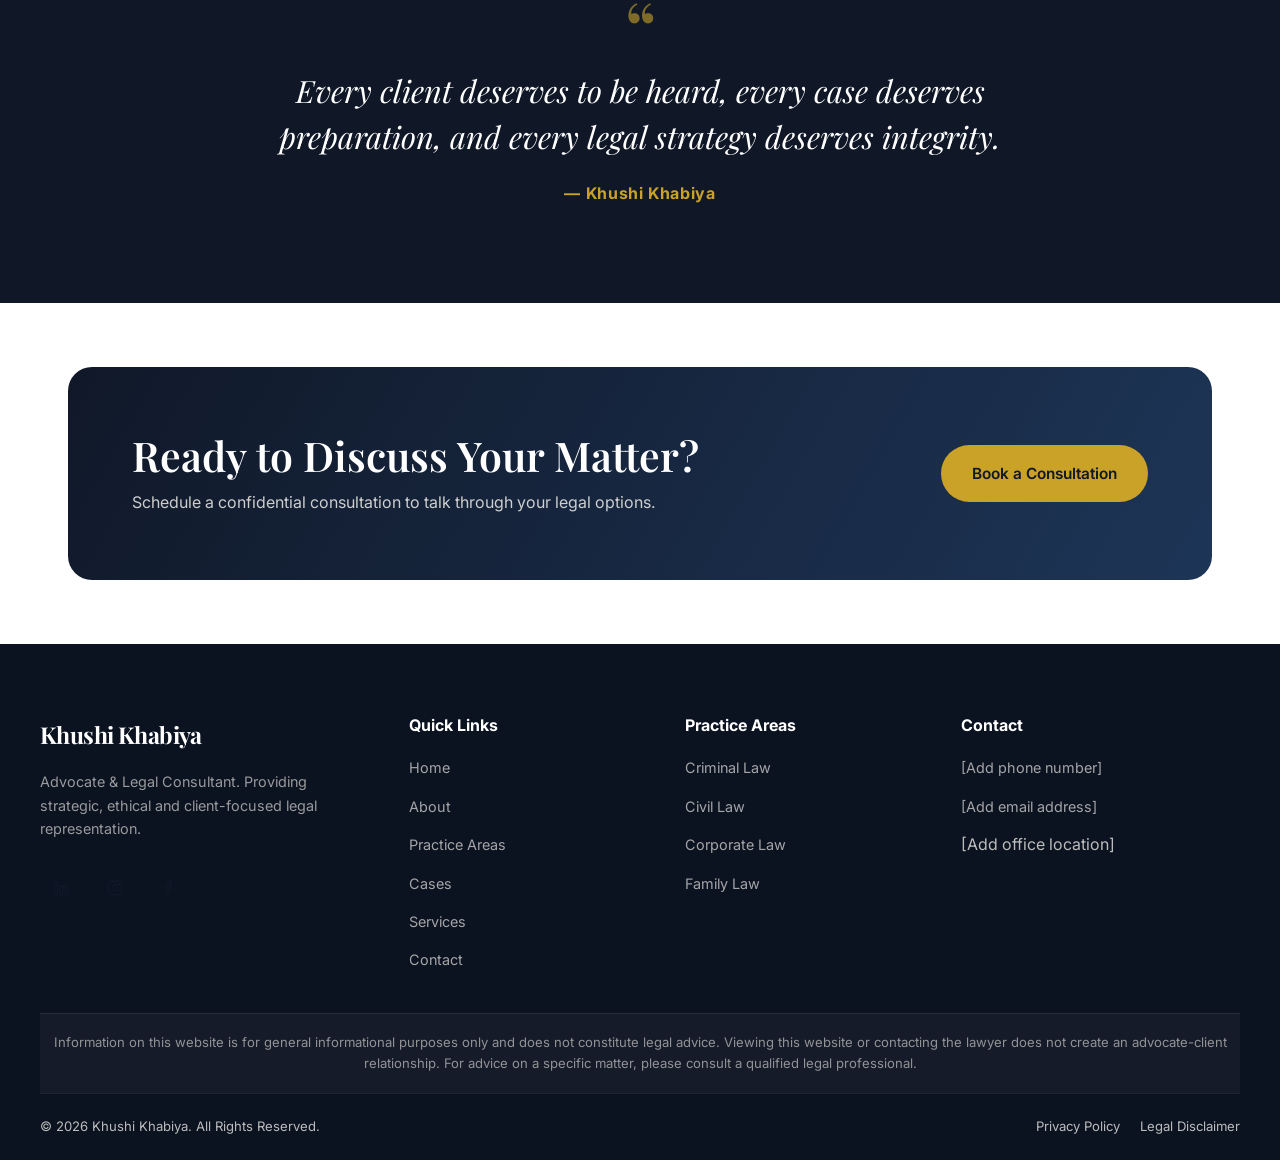
==== commit 9267065d: "upgrading UI and info" ====
--- a/about.html
+++ b/about.html
@@ -3,11 +3,11 @@
 <head>
 <meta charset="UTF-8">
 <meta name="viewport" content="width=device-width, initial-scale=1.0">
-<title>About | Adv. Meera Kulkarni</title>
-<meta name="description" content="Learn about Adv. Meera Kulkarni's education, professional experience, bar membership and legal philosophy.">
+<title>About Khushi Khabiya | Advocate</title>
+<meta name="description" content="Learn about Khushi Khabiya's education, professional experience, bar membership and legal philosophy.">
 <meta name="keywords" content="advocate profile, lawyer education, bar council, legal experience">
-<meta property="og:title" content="About | Adv. Meera Kulkarni">
-<meta property="og:description" content="Education, professional experience and bar membership of Adv. Meera Kulkarni.">
+<meta property="og:title" content="Khushi Khabiya | Advocate & Legal Consultant">
+<meta property="og:description" content="Education, professional experience and bar membership of Khushi Khabiya.">
 <meta property="og:type" content="profile">
 <link rel="canonical" href="#">
 <link rel="stylesheet" href="css/style.css">
@@ -24,114 +24,24 @@
   <section class="section section--cream">
     <div class="container about-grid">
       <div class="about-photo reveal">
-        <img src="assets/images/profile/profile-about.svg" alt="Portrait of Adv. Meera Kulkarni in her office" width="520" height="640" loading="lazy">
-        <div class="sig">— Adv. M. Kulkarni</div>
+        <img src="assets/images/profile/profile-about.svg" alt="Portrait of Khushi Khabiya in her office" width="520" height="640" loading="lazy">
+        <div class="sig">Khushi Khabiya</div>
       </div>
       <div class="reveal" data-delay="1">
         <span class="eyebrow">PROFESSIONAL PROFILE</span>
-        <h1>About Adv. Meera Kulkarni</h1>
-        <p>Adv. Meera Kulkarni is a dedicated legal professional committed to providing strategic, ethical, and client-focused legal representation. Over more than a decade of practice, she has built a reputation for thorough preparation, clear communication, and steady advocacy across criminal, civil, corporate, family and property matters.</p>
+        <h1>About Khushi Khabiya</h1>
+        <p>Khushi Khabiya is a dedicated legal professional committed to providing strategic, ethical, and client-focused legal representation. </p>
         <p>Her practice is guided by the belief that every client, regardless of the size or complexity of their matter, deserves careful attention, honest counsel, and a legal strategy tailored to their specific circumstances.</p>
       </div>
     </div>
   </section>
 
-  <!-- EDUCATION -->
-  <section class="section">
-    <div class="container">
-      <div class="section-head reveal">
-        <span class="eyebrow">EDUCATION</span>
-        <h2>Academic Background</h2>
-      </div>
-      <div class="grid-2">
-        <div class="edu-card reveal">
-          <span class="years">2018 – 2021</span>
-          <div class="degree">LL.B. (Bachelor of Legislative Law)</div>
-          <p style="margin-top:8px;margin-bottom:0;">ILS Law College, Pune University</p>
-        </div>
-        <div class="edu-card reveal" data-delay="1">
-          <span class="years">2015 – 2018</span>
-          <div class="degree">B.A. (Bachelor of Arts, Political Science)</div>
-          <p style="margin-top:8px;margin-bottom:0;">Fergusson College, Pune University</p>
-        </div>
-      </div>
-    </div>
-  </section>
-
-  <!-- PROFESSIONAL EXPERIENCE TIMELINE -->
-  <section class="section section--cream">
-    <div class="container">
-      <div class="section-head reveal">
-        <span class="eyebrow">PROFESSIONAL EXPERIENCE</span>
-        <h2>A Track Record Built Through Practice</h2>
-      </div>
-      <div class="timeline">
-        <div class="timeline-item reveal">
-          <div class="timeline-meta">
-            <span class="timeline-role">Legal Internship</span>
-            <span class="timeline-duration">2020 – 2021</span>
-          </div>
-          <div class="timeline-org">Deshmukh &amp; Associates, Pune</div>
-          <p>Assisted senior counsel with case research, drafting pleadings, and observing court proceedings across civil and criminal matters.</p>
-        </div>
-        <div class="timeline-item reveal" data-delay="1">
-          <div class="timeline-meta">
-            <span class="timeline-role">Junior Advocate</span>
-            <span class="timeline-duration">2021 – 2022</span>
-          </div>
-          <div class="timeline-org">Pune District Court Chambers</div>
-          <p>Handled bail applications, consumer complaints, and drafted legal notices under the supervision of senior practitioners.</p>
-        </div>
-        <div class="timeline-item reveal" data-delay="2">
-          <div class="timeline-meta">
-            <span class="timeline-role">Associate Advocate</span>
-            <span class="timeline-duration">2022 – 2024</span>
-          </div>
-          <div class="timeline-org">Kelkar Legal Partners, Pune</div>
-          <p>Managed a caseload spanning family, property and corporate advisory matters, and represented clients in mediation proceedings.</p>
-        </div>
-        <div class="timeline-item reveal" data-delay="3">
-          <div class="timeline-meta">
-            <span class="timeline-role">Independent Legal Practice</span>
-            <span class="timeline-duration">2024 – 2025</span>
-          </div>
-          <div class="timeline-org">Self-Employed, Pune</div>
-          <p>Established an independent practice focused on civil litigation, corporate advisory and consumer protection matters.</p>
-        </div>
-        <div class="timeline-item reveal" data-delay="4">
-          <div class="timeline-meta">
-            <span class="timeline-role">Current Position</span>
-            <span class="timeline-duration">2025 – Present</span>
-          </div>
-          <div class="timeline-org">Principal Advocate, Kulkarni Legal Chambers</div>
-          <p>Leads a client-focused practice offering consultation, documentation, and representation across multiple practice areas.</p>
-        </div>
-      </div>
-    </div>
-  </section>
-
-  <!-- BAR / MEMBERSHIP -->
-  <section class="section">
-    <div class="container">
-      <div class="section-head reveal">
-        <span class="eyebrow">MEMBERSHIP &amp; CERTIFICATION</span>
-        <h2>Bar Registration &amp; Professional Membership</h2>
-      </div>
-      <div class="badge-row reveal">
-        <div class="badge-item"><svg width="18" height="18" viewBox="0 0 24 24" fill="none" stroke="#C9A227" stroke-width="2"><path d="M12 2 4 6v6c0 5 3.5 8.5 8 10 4.5-1.5 8-5 8-10V6z"/></svg> Bar Council of Maharashtra &amp; Goa — Reg. No. MAH/1234/2021</div>
-        <div class="badge-item"><svg width="18" height="18" viewBox="0 0 24 24" fill="none" stroke="#C9A227" stroke-width="2"><path d="M12 2 4 6v6c0 5 3.5 8.5 8 10 4.5-1.5 8-5 8-10V6z"/></svg> Pune District Bar Association Member</div>
-        <div class="badge-item"><svg width="18" height="18" viewBox="0 0 24 24" fill="none" stroke="#C9A227" stroke-width="2"><path d="M12 2 4 6v6c0 5 3.5 8.5 8 10 4.5-1.5 8-5 8-10V6z"/></svg> Certificate in Alternative Dispute Resolution</div>
-        <div class="badge-item"><svg width="18" height="18" viewBox="0 0 24 24" fill="none" stroke="#C9A227" stroke-width="2"><path d="M12 2 4 6v6c0 5 3.5 8.5 8 10 4.5-1.5 8-5 8-10V6z"/></svg> Certified Cyber Law Practitioner</div>
-      </div>
-    </div>
-  </section>
-
-  <!-- PHILOSOPHY -->
+  <section class="section"><div class="container"><div class="section-head"><span class="eyebrow">PRACTICE PROFILE</span><h2>Clear, Thoughtful Legal Guidance</h2><p>Professional details can be added here once verified.</p></div><div class="grid-4 profile-facts"><article class="practice-card"><h3>Experience</h3><p>[Add verified experience details]</p></article><article class="practice-card"><h3>Legal Consultation</h3><p>Guidance tailored to the facts and circumstances of each matter.</p></article><article class="practice-card"><h3>Client Focus</h3><p>Clear communication and thoughtful attention throughout the process.</p></article><article class="practice-card"><h3>Professional Practice</h3><p>[Add verified qualifications or registration details]</p></article></div></div></section><!-- PHILOSOPHY -->
   <section class="section section--navy">
     <div class="container quote-block reveal">
       <span class="quote-mark">&ldquo;</span>
       <blockquote>Every client deserves to be heard, every case deserves preparation, and every legal strategy deserves integrity.</blockquote>
-      <span class="quote-attrib">— Adv. Meera Kulkarni</span>
+      <span class="quote-attrib">— Khushi Khabiya</span>
     </div>
   </section>
 
--- a/css/style.css
+++ b/css/style.css
@@ -519,3 +519,21 @@
 .mt-0{ margin-top:0; }
 .text-center{ text-align:center; }
 .mx-auto{ margin-left:auto; margin-right:auto; }
+
+/* Khushi Khabiya portfolio refinements */
+:root{--navy:#101828;--navy-deep:#0b1220;--royal:#1d3557;--gold:#c9a227;--cream:#f8f9fb;--text:#1d2939;--text-soft:#667085;--border:rgba(16,24,40,.10);--shadow:0 24px 60px rgba(16,24,40,.10);--shadow-sm:0 8px 24px rgba(16,24,40,.07);--container:1200px;--radius:18px}
+body{background:#fff} .navbar{background:rgba(255,255,255,.94);backdrop-filter:blur(16px)}
+.brand-name{font-size:1.3rem;letter-spacing:-.025em}.brand-name span{color:var(--navy)}.brand-sub{letter-spacing:.12em;text-transform:uppercase;font-size:.65rem}
+.hero{background:radial-gradient(ellipse at 78% 30%,rgba(29,53,87,.68),transparent 42%),linear-gradient(125deg,#101828,#17263b 72%,#101828)}
+.hero::after{content:"";position:absolute;inset:0;pointer-events:none;opacity:.14;background-image:linear-gradient(rgba(255,255,255,.16) 1px,transparent 1px),linear-gradient(90deg,rgba(255,255,255,.16) 1px,transparent 1px);background-size:56px 56px;mask-image:linear-gradient(90deg,transparent 12%,#000 100%)}
+.hero-inner{grid-template-columns:1.1fr .9fr;gap:72px;padding:100px 0 112px}.hero h1{font-size:clamp(3.3rem,6.4vw,5.5rem);letter-spacing:-.045em;margin-bottom:16px}.hero-subheading{font-family:var(--font-head);font-weight:500;color:#f4f6f9;font-size:clamp(1.35rem,2.4vw,2rem);max-width:24ch;line-height:1.35;margin-bottom:20px}.hero p.lead{font-size:1.05rem;max-width:49ch}.hero-frame{border-radius:28px;box-shadow:0 28px 70px rgba(0,0,0,.26)}.hero-frame img{aspect-ratio:4/4.6;object-fit:cover}.hero-card{left:-38px;bottom:-28px;max-width:calc(100% + 30px);border:1px solid rgba(16,24,40,.08);box-shadow:0 16px 50px rgba(0,0,0,.18)}.hero-badge{background:rgba(255,255,255,.04);letter-spacing:.13em}
+.btn{transition:transform .2s ease,box-shadow .2s ease,background .2s ease}.btn-primary{background:var(--gold);color:#101828}.btn-primary:hover{box-shadow:0 10px 24px rgba(201,162,39,.24)}.btn-navy{background:var(--navy)}
+.section--cream{background:#f8f9fb}.practice-card,.service-card,.edu-card{border-radius:18px;box-shadow:0 4px 18px rgba(16,24,40,.025)}.practice-card:hover,.service-card:hover{transform:translateY(-4px);box-shadow:0 18px 42px rgba(16,24,40,.09);border-color:rgba(201,162,39,.48)}
+.trust-strip{border-block:1px solid var(--border);background:#fff}.trust-strip-inner{min-height:82px;display:flex;align-items:center;justify-content:center;gap:clamp(20px,5vw,70px);color:var(--text-soft);font-size:.86rem;font-weight:600}.trust-strip-inner i{width:5px;height:5px;background:var(--gold);border-radius:50%}
+.footer-top{padding-top:72px}.footer-brand .brand-name{font-family:var(--font-head);font-size:1.45rem}.footer-bottom{padding-block:22px}.disclaimer-strip{font-size:.82rem}
+.profile-facts{align-items:stretch}.profile-facts .practice-card{height:100%}
+@media(max-width:1080px){.nav-links{gap:18px}.nav-links a{font-size:.87rem}.nav-cta{padding:11px 16px}}
+@media(max-width:900px){.hero-inner{grid-template-columns:1fr;gap:40px;padding:66px 0 86px}.hero-visual{order:0;max-width:520px;width:100%;margin:0 auto 14px}.hero-copy{order:1}.hero h1{font-size:clamp(3rem,10vw,5rem)}.hero-card{left:14px;bottom:-26px}.hero-deco{opacity:.25}}
+@media(max-width:768px){.trust-strip-inner{min-height:72px;flex-wrap:wrap;gap:10px 18px;font-size:.75rem}.hero-inner{padding:38px 0 70px}.hero-visual{margin-bottom:24px}.hero-card{left:10px;bottom:-18px;padding:14px 16px;min-width:0}.hero-card strong{font-size:1rem}.hero-card span{font-size:.75rem}.hero-frame img{aspect-ratio:1/1.03}.hero-copy{padding-top:12px}.profile-facts{grid-template-columns:1fr 1fr}.nav-links a:focus-visible,.mobile-nav a:focus-visible{outline-offset:4px}}
+@media(max-width:520px){.profile-facts{grid-template-columns:1fr}.trust-strip-inner{justify-content:center}.trust-strip-inner i{display:none}.hero h1{font-size:clamp(2.75rem,13vw,4rem)}.hero-subheading{font-size:1.35rem}.hero-card{width:calc(100% - 20px)}.section-head{margin-bottom:34px}}
+@media(prefers-reduced-motion:reduce){html{scroll-behavior:auto}.practice-card,.service-card,.btn{transition:none}}
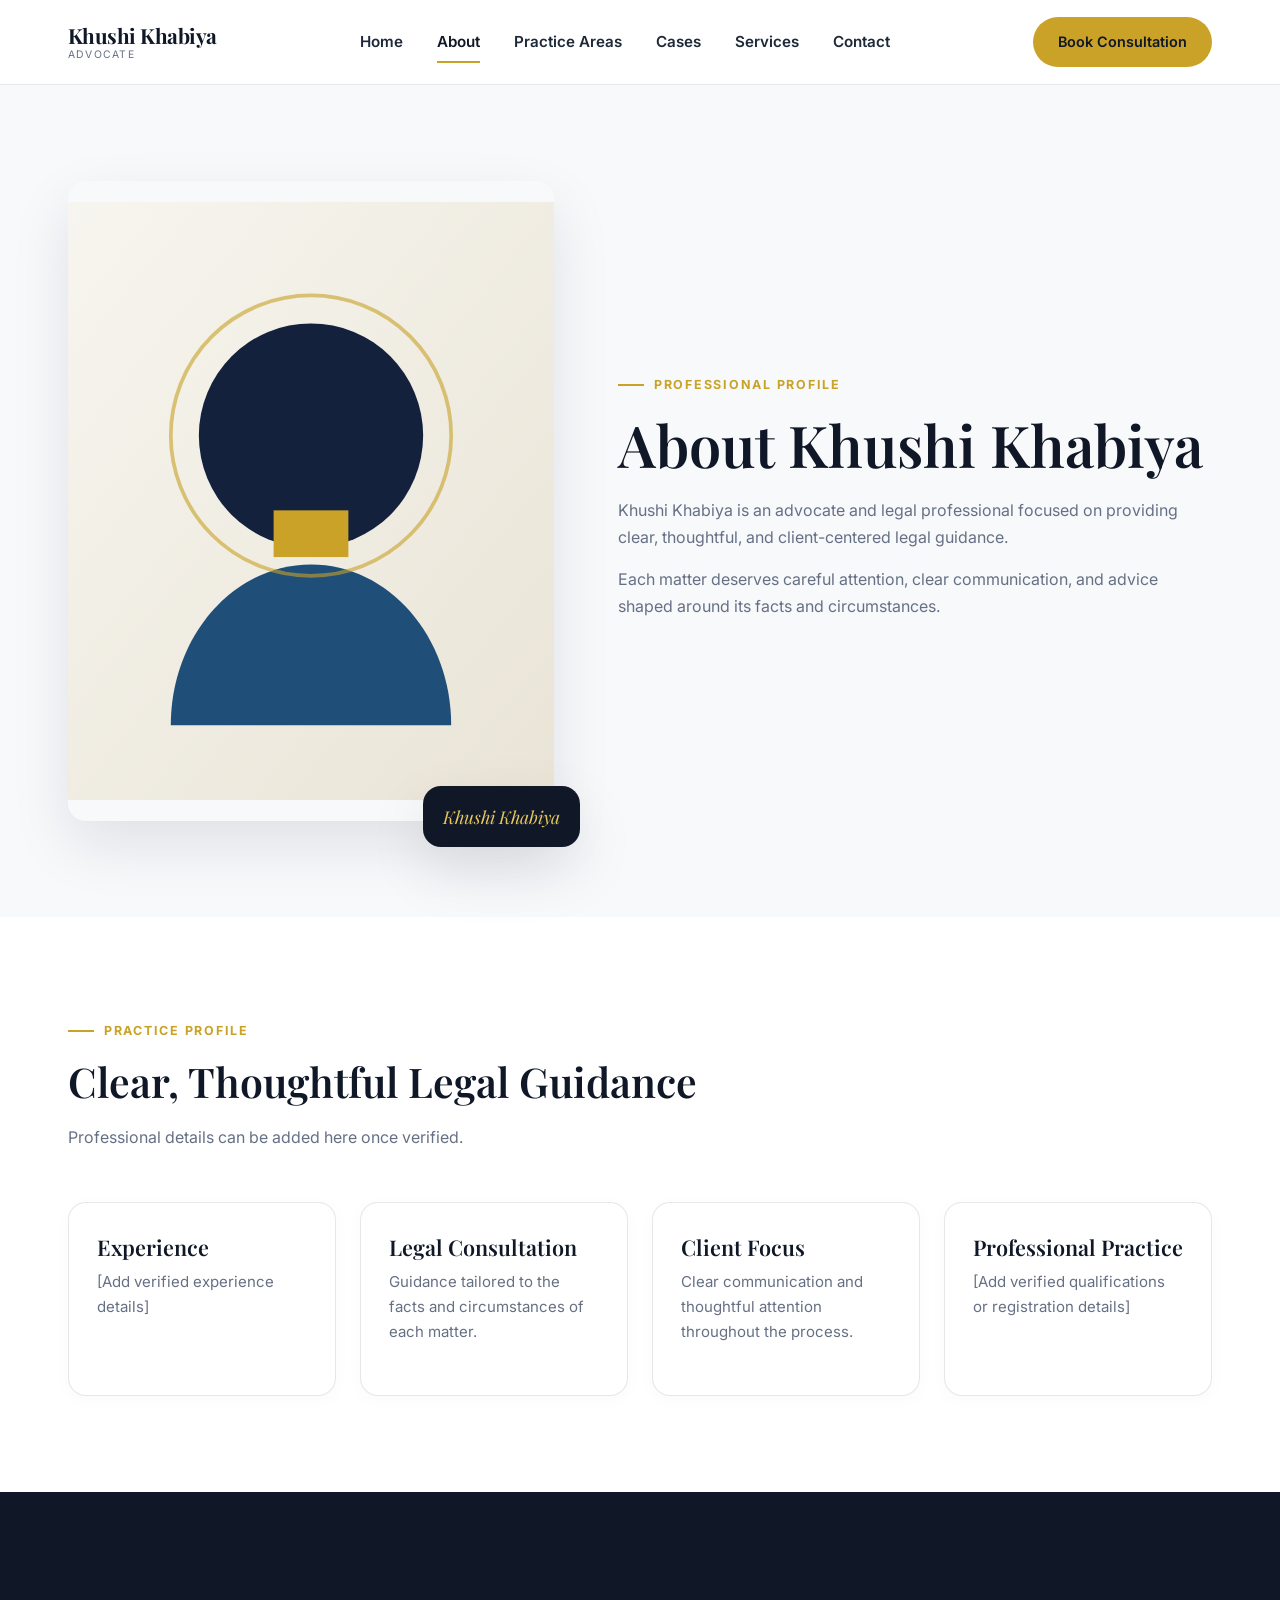
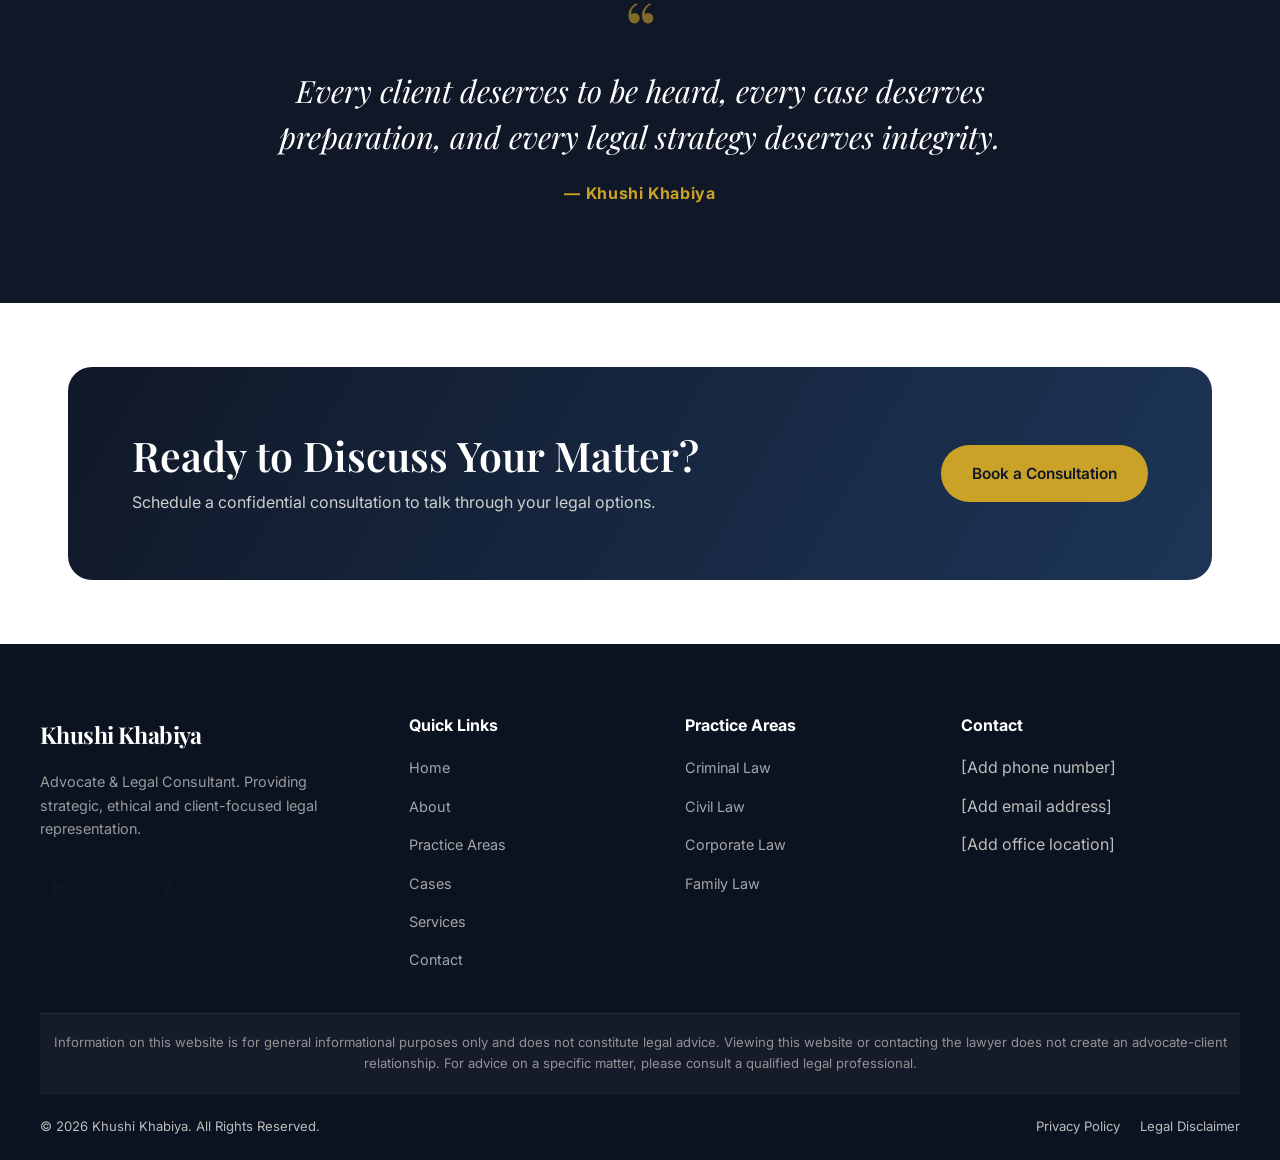
==== commit 08b027e5: "upgrading UI and info" ====
--- a/about.html
+++ b/about.html
@@ -4,10 +4,10 @@
 <meta charset="UTF-8">
 <meta name="viewport" content="width=device-width, initial-scale=1.0">
 <title>About Khushi Khabiya | Advocate</title>
-<meta name="description" content="Learn about Khushi Khabiya's education, professional experience, bar membership and legal philosophy.">
+<meta name="description" content="About Khushi Khabiya, Advocate. Learn about her client-focused approach to thoughtful legal guidance.">
 <meta name="keywords" content="advocate profile, lawyer education, bar council, legal experience">
 <meta property="og:title" content="Khushi Khabiya | Advocate & Legal Consultant">
-<meta property="og:description" content="Education, professional experience and bar membership of Khushi Khabiya.">
+<meta property="og:description" content="Learn about Khushi Khabiya's approach to clear, thoughtful legal guidance.">
 <meta property="og:type" content="profile">
 <link rel="canonical" href="#">
 <link rel="stylesheet" href="css/style.css">
@@ -24,14 +24,14 @@
   <section class="section section--cream">
     <div class="container about-grid">
       <div class="about-photo reveal">
-        <img src="assets/images/profile/profile-about.svg" alt="Portrait of Khushi Khabiya in her office" width="520" height="640" loading="lazy">
+        <img src="assets/images/profile/profile-about.svg" alt="Profile illustration placeholder for Khushi Khabiya" width="520" height="640" loading="lazy">
         <div class="sig">Khushi Khabiya</div>
       </div>
       <div class="reveal" data-delay="1">
         <span class="eyebrow">PROFESSIONAL PROFILE</span>
         <h1>About Khushi Khabiya</h1>
-        <p>Khushi Khabiya is a dedicated legal professional committed to providing strategic, ethical, and client-focused legal representation. </p>
-        <p>Her practice is guided by the belief that every client, regardless of the size or complexity of their matter, deserves careful attention, honest counsel, and a legal strategy tailored to their specific circumstances.</p>
+        <p>Khushi Khabiya is an advocate and legal professional focused on providing clear, thoughtful, and client-centered legal guidance. </p>
+        <p>Each matter deserves careful attention, clear communication, and advice shaped around its facts and circumstances.</p>
       </div>
     </div>
   </section>
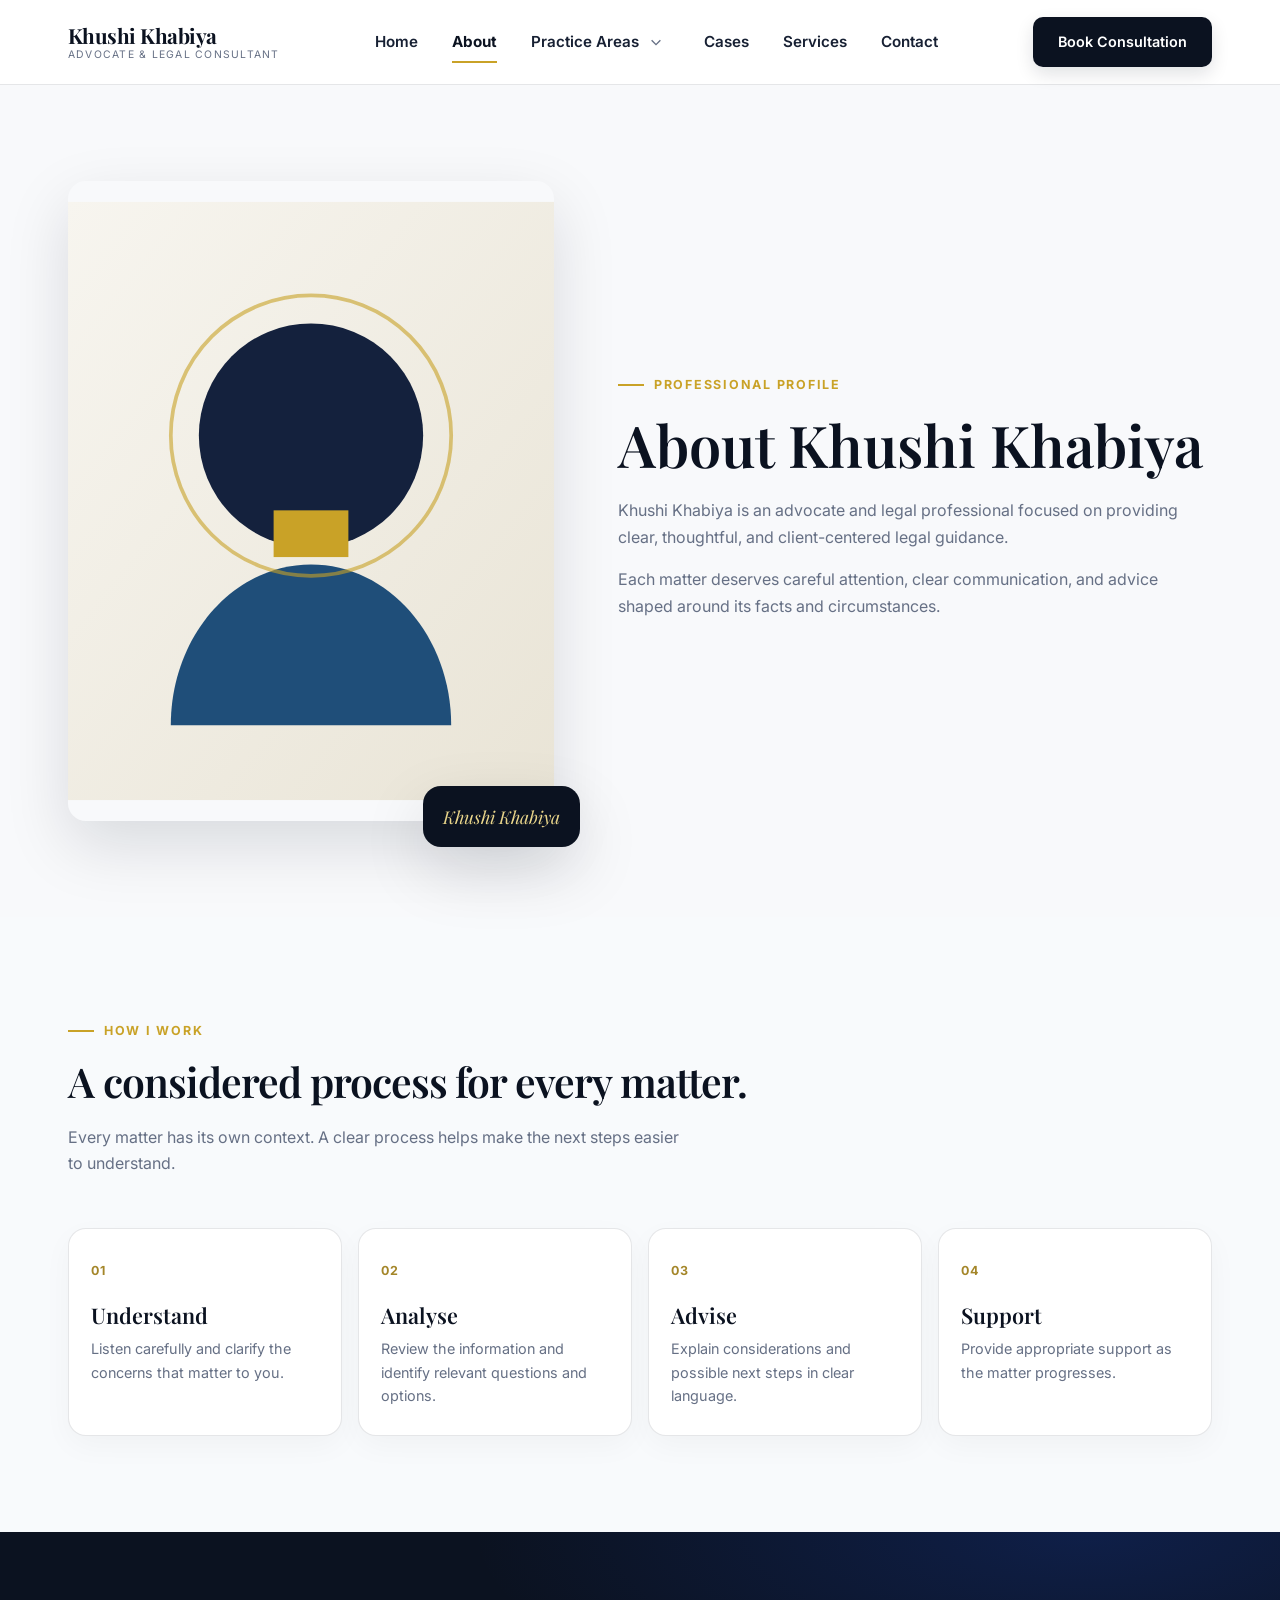
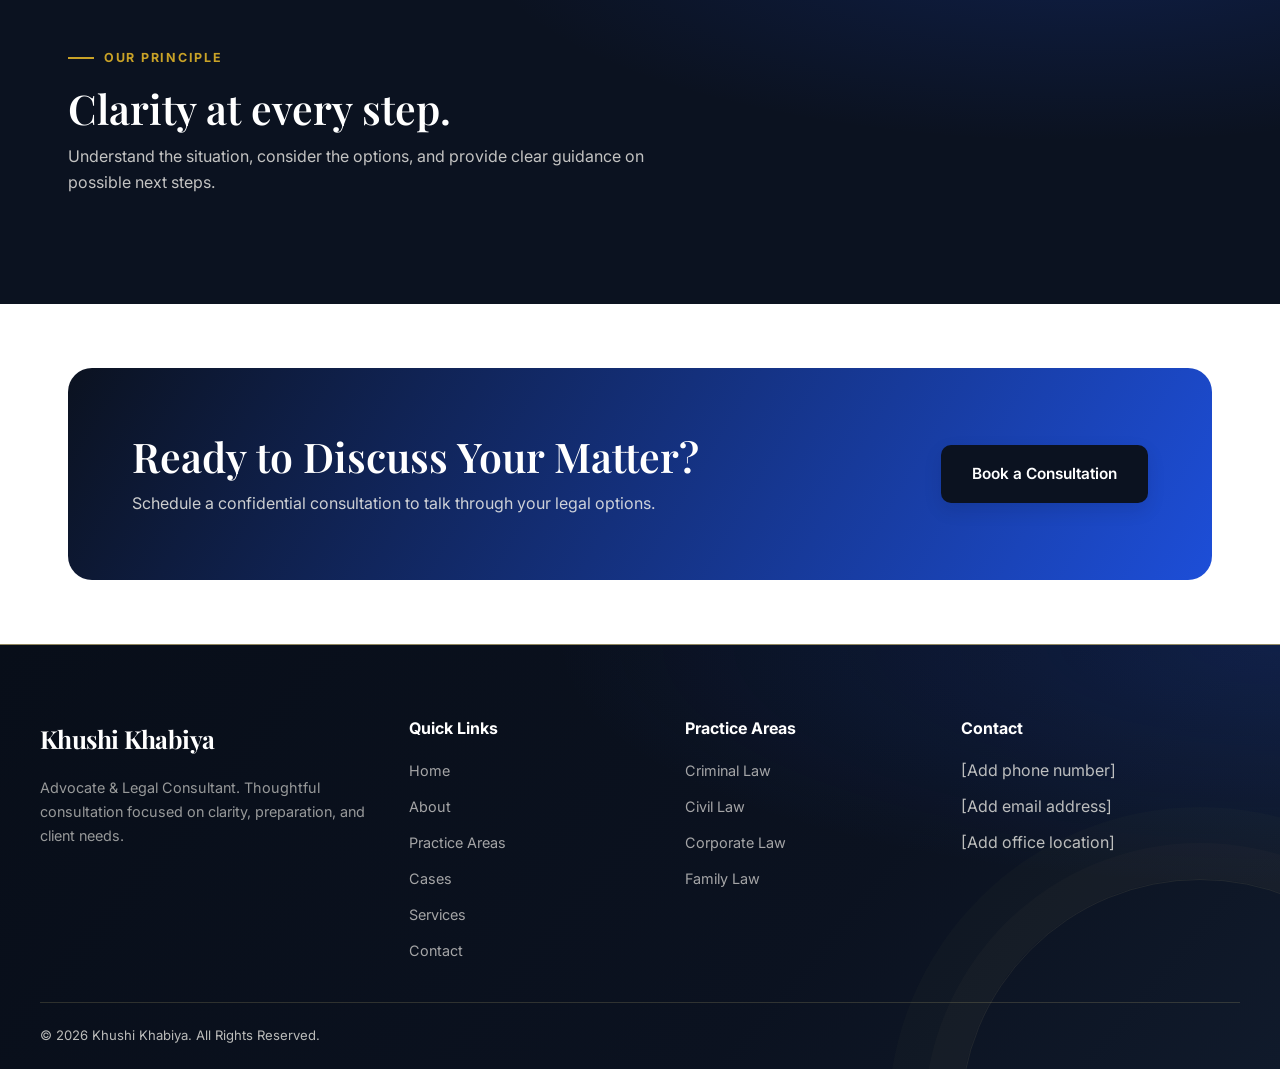
==== commit afeb2129: "upgrading UI and info" ====
--- a/about.html
+++ b/about.html
@@ -36,14 +36,22 @@
     </div>
   </section>
 
-  <section class="section"><div class="container"><div class="section-head"><span class="eyebrow">PRACTICE PROFILE</span><h2>Clear, Thoughtful Legal Guidance</h2><p>Professional details can be added here once verified.</p></div><div class="grid-4 profile-facts"><article class="practice-card"><h3>Experience</h3><p>[Add verified experience details]</p></article><article class="practice-card"><h3>Legal Consultation</h3><p>Guidance tailored to the facts and circumstances of each matter.</p></article><article class="practice-card"><h3>Client Focus</h3><p>Clear communication and thoughtful attention throughout the process.</p></article><article class="practice-card"><h3>Professional Practice</h3><p>[Add verified qualifications or registration details]</p></article></div></div></section><!-- PHILOSOPHY -->
-  <section class="section section--navy">
-    <div class="container quote-block reveal">
-      <span class="quote-mark">&ldquo;</span>
-      <blockquote>Every client deserves to be heard, every case deserves preparation, and every legal strategy deserves integrity.</blockquote>
-      <span class="quote-attrib">— Khushi Khabiya</span>
+  <section class="section approach-section">
+    <div class="container">
+      <div class="section-head reveal">
+        <span class="eyebrow">HOW I WORK</span>
+        <h2>A considered process for every matter.</h2>
+        <p>Every matter has its own context. A clear process helps make the next steps easier to understand.</p>
+      </div>
+      <div class="grid-4 approach-grid">
+        <article class="approach-card reveal"><span>01</span><h3>Understand</h3><p>Listen carefully and clarify the concerns that matter to you.</p></article>
+        <article class="approach-card reveal" data-delay="1"><span>02</span><h3>Analyse</h3><p>Review the information and identify relevant questions and options.</p></article>
+        <article class="approach-card reveal" data-delay="2"><span>03</span><h3>Advise</h3><p>Explain considerations and possible next steps in clear language.</p></article>
+        <article class="approach-card reveal" data-delay="3"><span>04</span><h3>Support</h3><p>Provide appropriate support as the matter progresses.</p></article>
+      </div>
     </div>
   </section>
+  <section class="section section--navy approach-note"><div class="container"><span class="eyebrow">OUR PRINCIPLE</span><h2>Clarity at every step.</h2><p>Understand the situation, consider the options, and provide clear guidance on possible next steps.</p></div></section>
 
   <section class="section--tight">
     <div class="container">
--- a/css/style.css
+++ b/css/style.css
@@ -4,7 +4,7 @@
 
 @import url('https://fonts.googleapis.com/css2?family=Playfair+Display:ital,wght@0,500;0,600;0,700;1,500&family=Inter:wght@400;500;600;700;800&display=swap');
 
-:root{
+:root {
   /* Palette */
   --navy: #14213D;
   --navy-deep: #0D1729;
@@ -15,9 +15,9 @@
   --white: #FFFFFF;
   --text: #20242A;
   --text-soft: #565D68;
-  --border: rgba(20,33,61,0.10);
-  --shadow: 0 20px 45px rgba(13,23,41,0.10);
-  --shadow-sm: 0 8px 20px rgba(13,23,41,0.08);
+  --border: rgba(20, 33, 61, 0.10);
+  --shadow: 0 20px 45px rgba(13, 23, 41, 0.10);
+  --shadow-sm: 0 8px 20px rgba(13, 23, 41, 0.08);
 
   /* Type */
   --font-head: 'Playfair Display', Georgia, serif;
@@ -30,10 +30,19 @@
   --nav-h: 84px;
 }
 
-*,*::before,*::after{ box-sizing: border-box; }
-html{ scroll-behavior: smooth; scroll-padding-top: var(--nav-h); }
-body{
-  margin:0;
+*,
+*::before,
+*::after {
+  box-sizing: border-box;
+}
+
+html {
+  scroll-behavior: smooth;
+  scroll-padding-top: var(--nav-h);
+}
+
+body {
+  margin: 0;
   font-family: var(--font-body);
   color: var(--text);
   background: var(--white);
@@ -41,71 +50,138 @@
   -webkit-font-smoothing: antialiased;
   overflow-x: hidden;
 }
-img{ max-width:100%; display:block; }
-a{ color: inherit; text-decoration: none; }
-ul{ list-style: none; margin:0; padding:0; }
-button{ font-family: inherit; cursor:pointer; }
-input,textarea,select{ font-family: inherit; }
-
-:focus-visible{
+
+img {
+  max-width: 100%;
+  display: block;
+}
+
+a {
+  color: inherit;
+  text-decoration: none;
+}
+
+ul {
+  list-style: none;
+  margin: 0;
+  padding: 0;
+}
+
+button {
+  font-family: inherit;
+  cursor: pointer;
+}
+
+input,
+textarea,
+select {
+  font-family: inherit;
+}
+
+:focus-visible {
   outline: 2px solid var(--gold);
   outline-offset: 3px;
 }
 
-.container{
+.container {
   width: 100%;
   max-width: var(--container);
   margin: 0 auto;
   padding: 0 28px;
 }
 
-.section{ padding: 96px 0; }
-.section--tight{ padding: 64px 0; }
-.section--navy{ background: var(--navy); color: var(--cream); }
-.section--cream{ background: var(--cream); }
-
-.eyebrow{
-  display:inline-flex;
-  align-items:center;
-  gap:10px;
+.section {
+  padding: 96px 0;
+}
+
+.section--tight {
+  padding: 64px 0;
+}
+
+.section--navy {
+  background: var(--navy);
+  color: var(--cream);
+}
+
+.section--cream {
+  background: var(--cream);
+}
+
+.eyebrow {
+  display: inline-flex;
+  align-items: center;
+  gap: 10px;
   font-size: 0.78rem;
   letter-spacing: 0.14em;
   color: var(--gold);
   font-weight: 700;
   margin-bottom: 16px;
 }
-.eyebrow::before{
-  content:"";
-  width: 26px; height:2px;
+
+.eyebrow::before {
+  content: "";
+  width: 26px;
+  height: 2px;
   background: var(--gold);
-  display:inline-block;
-}
-
-h1,h2,h3,h4{
+  display: inline-block;
+}
+
+h1,
+h2,
+h3,
+h4 {
   font-family: var(--font-head);
   color: var(--navy);
   line-height: 1.18;
   margin: 0 0 18px;
   font-weight: 600;
 }
-.section--navy h1, .section--navy h2, .section--navy h3{ color: var(--white); }
-
-h1{ font-size: clamp(2.4rem, 4.6vw, 3.6rem); }
-h2{ font-size: clamp(1.9rem, 3.2vw, 2.6rem); }
-h3{ font-size: 1.35rem; }
-
-p{ margin: 0 0 16px; color: var(--text-soft); max-width: 62ch; }
-.section--navy p{ color: rgba(247,245,239,0.78); }
-
-.section-head{ max-width: 680px; margin-bottom: 52px; }
-.section-head.center{ margin-left:auto; margin-right:auto; text-align:center; }
+
+.section--navy h1,
+.section--navy h2,
+.section--navy h3 {
+  color: var(--white);
+}
+
+h1 {
+  font-size: clamp(2.4rem, 4.6vw, 3.6rem);
+}
+
+h2 {
+  font-size: clamp(1.9rem, 3.2vw, 2.6rem);
+}
+
+h3 {
+  font-size: 1.35rem;
+}
+
+p {
+  margin: 0 0 16px;
+  color: var(--text-soft);
+  max-width: 62ch;
+}
+
+.section--navy p {
+  color: rgba(247, 245, 239, 0.78);
+}
+
+.section-head {
+  max-width: 680px;
+  margin-bottom: 52px;
+}
+
+.section-head.center {
+  margin-left: auto;
+  margin-right: auto;
+  text-align: center;
+}
 
 /* Buttons */
-.btn{
-  display:inline-flex;
-  align-items:center;
-  justify-content:center;
-  gap:10px;
+.btn {
+  display: inline-flex;
+  align-items: center;
+  justify-content: center;
+  gap: 10px;
   padding: 15px 30px;
   border-radius: 999px;
   font-weight: 600;
@@ -113,427 +189,1613 @@
   border: 1px solid transparent;
   transition: transform .25s ease, box-shadow .25s ease, background .25s ease, color .25s ease;
 }
-.btn-primary{ background: var(--gold); color: var(--navy-deep); }
-.btn-primary:hover{ transform: translateY(-2px); box-shadow: 0 14px 30px rgba(201,162,39,0.35); }
-.btn-outline{ background: transparent; border-color: rgba(255,255,255,0.35); color: var(--white); }
-.btn-outline:hover{ background: rgba(255,255,255,0.1); transform: translateY(-2px); }
-.btn-navy{ background: var(--navy); color: var(--white); }
-.btn-navy:hover{ background: var(--navy-deep); transform: translateY(-2px); }
-.btn-ghost{ background: transparent; border-color: var(--border); color: var(--navy); }
-.btn-ghost:hover{ background: var(--cream); }
-.btn[disabled]{ opacity:.55; cursor:not-allowed; transform:none !important; }
+
+.btn-primary {
+  background: var(--gold);
+  color: var(--navy-deep);
+}
+
+.btn-primary:hover {
+  transform: translateY(-2px);
+  box-shadow: 0 14px 30px rgba(201, 162, 39, 0.35);
+}
+
+.btn-outline {
+  background: transparent;
+  border-color: rgba(255, 255, 255, 0.35);
+  color: var(--white);
+}
+
+.btn-outline:hover {
+  background: rgba(255, 255, 255, 0.1);
+  transform: translateY(-2px);
+}
+
+.btn-navy {
+  background: var(--navy);
+  color: var(--white);
+}
+
+.btn-navy:hover {
+  background: var(--navy-deep);
+  transform: translateY(-2px);
+}
+
+.btn-ghost {
+  background: transparent;
+  border-color: var(--border);
+  color: var(--navy);
+}
+
+.btn-ghost:hover {
+  background: var(--cream);
+}
+
+.btn[disabled] {
+  opacity: .55;
+  cursor: not-allowed;
+  transform: none !important;
+}
 
 /* =========================== NAVBAR =========================== */
-#site-header{ position: sticky; top:0; z-index: 500; }
-.navbar{
-  background: rgba(255,255,255,0.92);
+#site-header {
+  position: sticky;
+  top: 0;
+  z-index: 500;
+}
+
+.navbar {
+  background: rgba(255, 255, 255, 0.92);
   backdrop-filter: blur(10px);
   border-bottom: 1px solid var(--border);
   transition: box-shadow .3s ease;
 }
-.navbar.is-scrolled{ box-shadow: var(--shadow-sm); }
-.navbar-inner{
+
+.navbar.is-scrolled {
+  box-shadow: var(--shadow-sm);
+}
+
+.navbar-inner {
   height: var(--nav-h);
-  display:flex;
-  align-items:center;
+  display: flex;
+  align-items: center;
   justify-content: space-between;
   gap: 24px;
 }
-.brand{ display:flex; flex-direction:column; line-height:1.1; }
-.brand-name{ font-family: var(--font-head); font-size: 1.35rem; font-weight:700; color: var(--navy); }
-.brand-name span{ color: var(--gold); }
-.brand-sub{ font-size: 0.72rem; letter-spacing: 0.08em; color: var(--text-soft); margin-top:2px; }
-
-.nav-links{ display:flex; align-items:center; gap: 34px; }
-.nav-links a{
-  position:relative;
+
+.brand {
+  display: flex;
+  flex-direction: column;
+  line-height: 1.1;
+}
+
+.brand-name {
+  font-family: var(--font-head);
+  font-size: 1.35rem;
+  font-weight: 700;
+  color: var(--navy);
+}
+
+.brand-name span {
+  color: var(--gold);
+}
+
+.brand-sub {
+  font-size: 0.72rem;
+  letter-spacing: 0.08em;
+  color: var(--text-soft);
+  margin-top: 2px;
+}
+
+.nav-links {
+  display: flex;
+  align-items: center;
+  gap: 34px;
+}
+
+.nav-links a {
+  position: relative;
   font-weight: 600;
   font-size: 0.95rem;
   color: var(--text);
   padding: 8px 0;
 }
-.nav-links a::after{
-  content:"";
-  position:absolute; left:0; bottom:0;
-  width:0; height:2px; background: var(--gold);
+
+.nav-links a::after {
+  content: "";
+  position: absolute;
+  left: 0;
+  bottom: 0;
+  width: 0;
+  height: 2px;
+  background: var(--gold);
   transition: width .25s ease;
 }
+
 .nav-links a:hover::after,
-.nav-links a.active::after{ width:100%; }
-.nav-links a.active{ color: var(--navy); }
-
-.nav-actions{ display:flex; align-items:center; gap:18px; }
-.nav-cta{ padding: 12px 24px; font-size: 0.9rem; }
-
-.nav-toggle{
-  display:none;
-  width:44px; height:44px;
-  border:1px solid var(--border);
+.nav-links a.active::after {
+  width: 100%;
+}
+
+.nav-links a.active {
+  color: var(--navy);
+}
+
+.nav-actions {
+  display: flex;
+  align-items: center;
+  gap: 18px;
+}
+
+.nav-cta {
+  padding: 12px 24px;
+  font-size: 0.9rem;
+}
+
+.nav-toggle {
+  display: none;
+  width: 44px;
+  height: 44px;
+  border: 1px solid var(--border);
   border-radius: 10px;
   background: var(--white);
-  align-items:center; justify-content:center;
-  flex-direction:column; gap:5px;
-}
-.nav-toggle span{ width:20px; height:2px; background: var(--navy); display:block; transition: all .25s ease; }
-.nav-toggle.is-open span:nth-child(1){ transform: translateY(7px) rotate(45deg); }
-.nav-toggle.is-open span:nth-child(2){ opacity:0; }
-.nav-toggle.is-open span:nth-child(3){ transform: translateY(-7px) rotate(-45deg); }
-
-.mobile-nav{
-  position: fixed; inset: var(--nav-h) 0 0 0;
+  align-items: center;
+  justify-content: center;
+  flex-direction: column;
+  gap: 5px;
+}
+
+.nav-toggle span {
+  width: 20px;
+  height: 2px;
+  background: var(--navy);
+  display: block;
+  transition: all .25s ease;
+}
+
+.nav-toggle.is-open span:nth-child(1) {
+  transform: translateY(7px) rotate(45deg);
+}
+
+.nav-toggle.is-open span:nth-child(2) {
+  opacity: 0;
+}
+
+.nav-toggle.is-open span:nth-child(3) {
+  transform: translateY(-7px) rotate(-45deg);
+}
+
+.mobile-nav {
+  position: fixed;
+  inset: var(--nav-h) 0 0 0;
   background: var(--navy);
   transform: translateX(100%);
   transition: transform .35s ease;
   z-index: 480;
   overflow-y: auto;
 }
-.mobile-nav.is-open{ transform: translateX(0); }
-.mobile-nav-inner{ padding: 40px 28px; display:flex; flex-direction:column; gap:6px; }
-.mobile-nav a{
+
+.mobile-nav.is-open {
+  transform: translateX(0);
+}
+
+.mobile-nav-inner {
+  padding: 40px 28px;
+  display: flex;
+  flex-direction: column;
+  gap: 6px;
+}
+
+.mobile-nav a {
   color: var(--cream);
   font-family: var(--font-head);
   font-size: 1.5rem;
   padding: 14px 0;
-  border-bottom: 1px solid rgba(255,255,255,0.1);
-}
-.mobile-nav a.active{ color: var(--gold); }
-.mobile-nav .btn{ margin-top: 24px; align-self: flex-start; }
+  border-bottom: 1px solid rgba(255, 255, 255, 0.1);
+}
+
+.mobile-nav a.active {
+  color: var(--gold);
+}
+
+.mobile-nav .btn {
+  margin-top: 24px;
+  align-self: flex-start;
+}
 
 /* =========================== HERO =========================== */
-.hero{
-  position:relative;
+.hero {
+  position: relative;
   background: linear-gradient(160deg, var(--navy) 0%, var(--navy-deep) 62%, #0A1220 100%);
   color: var(--white);
-  overflow:hidden;
-}
-.hero-inner{
-  display:grid;
+  overflow: hidden;
+}
+
+.hero-inner {
+  display: grid;
   grid-template-columns: 1.05fr 0.95fr;
   gap: 56px;
-  align-items:center;
+  align-items: center;
   padding: 92px 0 100px;
-  position:relative;
-  z-index:2;
-}
-.hero-badge{
-  display:inline-flex; align-items:center; gap:10px;
+  position: relative;
+  z-index: 2;
+}
+
+.hero-badge {
+  display: inline-flex;
+  align-items: center;
+  gap: 10px;
   padding: 9px 18px;
-  border: 1px solid rgba(201,162,39,0.45);
+  border: 1px solid rgba(201, 162, 39, 0.45);
   border-radius: 999px;
   font-size: 0.74rem;
   letter-spacing: 0.16em;
-  font-weight:700;
+  font-weight: 700;
   color: var(--gold-light);
   margin-bottom: 26px;
 }
-.hero h1{ color: var(--white); margin-bottom: 22px; }
-.hero h1 em{ font-style: italic; color: var(--gold-light); }
-.hero p.lead{ color: rgba(247,245,239,0.8); font-size: 1.08rem; max-width: 46ch; }
-.hero-actions{ display:flex; gap:16px; margin-top: 34px; flex-wrap:wrap; }
-
-.hero-visual{ position:relative; }
-.hero-frame{
-  position:relative;
+
+.hero h1 {
+  color: var(--white);
+  margin-bottom: 22px;
+}
+
+.hero h1 em {
+  font-style: italic;
+  color: var(--gold-light);
+}
+
+.hero p.lead {
+  color: rgba(247, 245, 239, 0.8);
+  font-size: 1.08rem;
+  max-width: 46ch;
+}
+
+.hero-actions {
+  display: flex;
+  gap: 16px;
+  margin-top: 34px;
+  flex-wrap: wrap;
+}
+
+.hero-visual {
+  position: relative;
+}
+
+.hero-frame {
+  position: relative;
   border-radius: 22px;
-  overflow:hidden;
-  box-shadow: 0 40px 80px rgba(0,0,0,0.45);
-  border: 1px solid rgba(255,255,255,0.08);
-}
-.hero-frame img{ width:100%; height:100%; object-fit:cover; }
-.hero-card{
-  position:absolute;
-  left: -34px; bottom: -30px;
+  overflow: hidden;
+  box-shadow: 0 40px 80px rgba(0, 0, 0, 0.45);
+  border: 1px solid rgba(255, 255, 255, 0.08);
+}
+
+.hero-frame img {
+  width: 100%;
+  height: 100%;
+  object-fit: cover;
+}
+
+.hero-card {
+  position: absolute;
+  left: -34px;
+  bottom: -30px;
   background: var(--white);
   color: var(--navy);
   border-radius: var(--radius);
   padding: 20px 24px;
   box-shadow: var(--shadow);
-  display:flex; align-items:center; gap:14px;
+  display: flex;
+  align-items: center;
+  gap: 14px;
   min-width: 230px;
 }
-.hero-card .icon{
-  width:46px;height:46px; border-radius:50%;
-  background: var(--cream); display:flex; align-items:center; justify-content:center; flex-shrink:0;
-}
-.hero-card strong{ display:block; font-family: var(--font-head); font-size:1.15rem; }
-.hero-card span{ font-size:0.82rem; color: var(--text-soft); }
-
-.hero-deco{ position:absolute; inset:0; z-index:1; pointer-events:none; opacity:0.5; }
+
+.hero-card .icon {
+  width: 46px;
+  height: 46px;
+  border-radius: 50%;
+  background: var(--cream);
+  display: flex;
+  align-items: center;
+  justify-content: center;
+  flex-shrink: 0;
+}
+
+.hero-card strong {
+  display: block;
+  font-family: var(--font-head);
+  font-size: 1.15rem;
+}
+
+.hero-card span {
+  font-size: 0.82rem;
+  color: var(--text-soft);
+}
+
+.hero-deco {
+  position: absolute;
+  inset: 0;
+  z-index: 1;
+  pointer-events: none;
+  opacity: 0.5;
+}
 
 /* =========================== STATS =========================== */
-.stats-band{
+.stats-band {
   background: var(--white);
   border-top: 1px solid var(--border);
   border-bottom: 1px solid var(--border);
 }
-.stats-grid{
-  display:grid;
+
+.stats-grid {
+  display: grid;
   grid-template-columns: repeat(4, 1fr);
   padding: 52px 0;
 }
-.stat{ text-align:center; border-right: 1px solid var(--border); padding: 0 12px; }
-.stat:last-child{ border-right:none; }
-.stat-num{
+
+.stat {
+  text-align: center;
+  border-right: 1px solid var(--border);
+  padding: 0 12px;
+}
+
+.stat:last-child {
+  border-right: none;
+}
+
+.stat-num {
   font-family: var(--font-head);
   font-size: clamp(2.2rem, 3.4vw, 2.9rem);
   color: var(--navy);
-  font-weight:700;
-}
-.stat-num .suffix{ color: var(--gold); }
-.stat-label{ font-size: 0.92rem; color: var(--text-soft); margin-top:6px; }
+  font-weight: 700;
+}
+
+.stat-num .suffix {
+  color: var(--gold);
+}
+
+.stat-label {
+  font-size: 0.92rem;
+  color: var(--text-soft);
+  margin-top: 6px;
+}
 
 /* =========================== ABOUT PREVIEW =========================== */
-.about-grid{ display:grid; grid-template-columns: 0.9fr 1.1fr; gap: 64px; align-items:center; }
-.about-photo{ position:relative; }
-.about-photo img{ border-radius: var(--radius); box-shadow: var(--shadow); }
-.about-photo .sig{
-  position:absolute; right:-26px; bottom:-26px;
-  background: var(--navy); color:var(--gold-light);
-  padding: 16px 20px; border-radius: var(--radius);
-  font-family: var(--font-head); font-style: italic; font-size:1.1rem;
+.about-grid {
+  display: grid;
+  grid-template-columns: 0.9fr 1.1fr;
+  gap: 64px;
+  align-items: center;
+}
+
+.about-photo {
+  position: relative;
+}
+
+.about-photo img {
+  border-radius: var(--radius);
   box-shadow: var(--shadow);
 }
-.about-list{ margin: 26px 0; display:grid; gap:14px; }
-.about-list li{ display:flex; gap:12px; align-items:flex-start; color: var(--text); font-weight:600; }
-.about-list svg{ flex-shrink:0; margin-top:2px; }
+
+.about-photo .sig {
+  position: absolute;
+  right: -26px;
+  bottom: -26px;
+  background: var(--navy);
+  color: var(--gold-light);
+  padding: 16px 20px;
+  border-radius: var(--radius);
+  font-family: var(--font-head);
+  font-style: italic;
+  font-size: 1.1rem;
+  box-shadow: var(--shadow);
+}
+
+.about-list {
+  margin: 26px 0;
+  display: grid;
+  gap: 14px;
+}
+
+.about-list li {
+  display: flex;
+  gap: 12px;
+  align-items: flex-start;
+  color: var(--text);
+  font-weight: 600;
+}
+
+.about-list svg {
+  flex-shrink: 0;
+  margin-top: 2px;
+}
 
 /* =========================== CARDS: PRACTICE AREAS =========================== */
-.grid-3{ display:grid; grid-template-columns: repeat(3,1fr); gap: 28px; }
-.grid-2{ display:grid; grid-template-columns: repeat(2,1fr); gap: 28px; }
-.grid-4{ display:grid; grid-template-columns: repeat(4,1fr); gap: 24px; }
-
-.practice-card{
+.grid-3 {
+  display: grid;
+  grid-template-columns: repeat(3, 1fr);
+  gap: 28px;
+}
+
+.grid-2 {
+  display: grid;
+  grid-template-columns: repeat(2, 1fr);
+  gap: 28px;
+}
+
+.grid-4 {
+  display: grid;
+  grid-template-columns: repeat(4, 1fr);
+  gap: 24px;
+}
+
+.practice-card {
   background: var(--white);
   border: 1px solid var(--border);
   border-radius: var(--radius);
   padding: 32px 28px;
   transition: transform .3s ease, box-shadow .3s ease, border-color .3s ease;
-  position:relative;
-}
-.practice-card:hover{ transform: translateY(-6px); box-shadow: var(--shadow); border-color: rgba(201,162,39,0.35); }
-.practice-card .icon-badge{
-  width:56px; height:56px; border-radius: 14px;
+  position: relative;
+}
+
+.practice-card:hover {
+  transform: translateY(-6px);
+  box-shadow: var(--shadow);
+  border-color: rgba(201, 162, 39, 0.35);
+}
+
+.practice-card .icon-badge {
+  width: 56px;
+  height: 56px;
+  border-radius: 14px;
   background: var(--cream);
-  display:flex; align-items:center; justify-content:center;
+  display: flex;
+  align-items: center;
+  justify-content: center;
   margin-bottom: 20px;
   color: var(--navy);
 }
-.practice-card:hover .icon-badge{ background: var(--navy); color: var(--gold-light); }
-.practice-card h3{ margin-bottom: 10px; }
-.practice-card p{ font-size: 0.94rem; margin-bottom: 18px; }
-.card-link{ font-weight:700; color: var(--navy); font-size: 0.9rem; display:inline-flex; align-items:center; gap:8px; }
-.card-link svg{ transition: transform .25s ease; }
-.practice-card:hover .card-link svg{ transform: translateX(4px); }
+
+.practice-card:hover .icon-badge {
+  background: var(--navy);
+  color: var(--gold-light);
+}
+
+.practice-card h3 {
+  margin-bottom: 10px;
+}
+
+.practice-card p {
+  font-size: 0.94rem;
+  margin-bottom: 18px;
+}
+
+.card-link {
+  font-weight: 700;
+  color: var(--navy);
+  font-size: 0.9rem;
+  display: inline-flex;
+  align-items: center;
+  gap: 8px;
+}
+
+.card-link svg {
+  transition: transform .25s ease;
+}
+
+.practice-card:hover .card-link svg {
+  transform: translateX(4px);
+}
 
 /* Practice area page detail block */
-.practice-detail{
-  display:grid; grid-template-columns: 64px 1fr; gap: 22px;
-  padding: 36px 0; border-bottom: 1px solid var(--border);
-}
-.practice-detail:last-child{ border-bottom:none; }
-.practice-detail .icon-badge{ width:64px;height:64px; border-radius:16px; background:var(--cream); display:flex; align-items:center; justify-content:center; color:var(--navy); }
-.matters{ display:flex; flex-wrap:wrap; gap:10px; margin-top: 14px; }
-.matters span{
-  font-size: 0.82rem; font-weight:600; color: var(--navy);
-  background: var(--cream); padding: 7px 14px; border-radius: 999px;
+.practice-detail {
+  display: grid;
+  grid-template-columns: 64px 1fr;
+  gap: 22px;
+  padding: 36px 0;
+  border-bottom: 1px solid var(--border);
+}
+
+.practice-detail:last-child {
+  border-bottom: none;
+}
+
+.practice-detail .icon-badge {
+  width: 64px;
+  height: 64px;
+  border-radius: 16px;
+  background: var(--cream);
+  display: flex;
+  align-items: center;
+  justify-content: center;
+  color: var(--navy);
+}
+
+.matters {
+  display: flex;
+  flex-wrap: wrap;
+  gap: 10px;
+  margin-top: 14px;
+}
+
+.matters span {
+  font-size: 0.82rem;
+  font-weight: 600;
+  color: var(--navy);
+  background: var(--cream);
+  padding: 7px 14px;
+  border-radius: 999px;
 }
 
 /* =========================== WHY CHOOSE US =========================== */
-.feature-card{
-  background: rgba(255,255,255,0.04);
-  border: 1px solid rgba(255,255,255,0.1);
+.feature-card {
+  background: rgba(255, 255, 255, 0.04);
+  border: 1px solid rgba(255, 255, 255, 0.1);
   border-radius: var(--radius);
   padding: 30px 26px;
 }
-.feature-card .icon-badge{
-  width:50px;height:50px;border-radius:12px;
-  background: rgba(201,162,39,0.15); color: var(--gold-light);
-  display:flex; align-items:center; justify-content:center; margin-bottom:18px;
-}
-.feature-card h3{ color: var(--white); font-size: 1.15rem; }
-.feature-card p{ font-size: 0.92rem; margin-bottom:0; }
+
+.feature-card .icon-badge {
+  width: 50px;
+  height: 50px;
+  border-radius: 12px;
+  background: rgba(201, 162, 39, 0.15);
+  color: var(--gold-light);
+  display: flex;
+  align-items: center;
+  justify-content: center;
+  margin-bottom: 18px;
+}
+
+.feature-card h3 {
+  color: var(--white);
+  font-size: 1.15rem;
+}
+
+.feature-card p {
+  font-size: 0.92rem;
+  margin-bottom: 0;
+}
 
 /* =========================== QUOTE / PHILOSOPHY =========================== */
-.quote-block{
-  text-align:center; max-width: 820px; margin: 0 auto; position:relative;
-}
-.quote-mark{ font-family: var(--font-head); font-size: 5rem; color: var(--gold); line-height:1; opacity:0.6; }
-.quote-block blockquote{
-  font-family: var(--font-head); font-style: italic;
+.quote-block {
+  text-align: center;
+  max-width: 820px;
+  margin: 0 auto;
+  position: relative;
+}
+
+.quote-mark {
+  font-family: var(--font-head);
+  font-size: 5rem;
+  color: var(--gold);
+  line-height: 1;
+  opacity: 0.6;
+}
+
+.quote-block blockquote {
+  font-family: var(--font-head);
+  font-style: italic;
   font-size: clamp(1.4rem, 2.4vw, 2rem);
-  color: var(--navy); line-height:1.5; margin: 0 0 20px;
-}
-.section--navy .quote-block blockquote{ color: var(--white); }
-.quote-attrib{ color: var(--gold); font-weight:700; letter-spacing:0.04em; }
+  color: var(--navy);
+  line-height: 1.5;
+  margin: 0 0 20px;
+}
+
+.section--navy .quote-block blockquote {
+  color: var(--white);
+}
+
+.quote-attrib {
+  color: var(--gold);
+  font-weight: 700;
+  letter-spacing: 0.04em;
+}
 
 /* =========================== TIMELINE (Experience) =========================== */
-.timeline{ position:relative; padding-left: 40px; border-left: 2px solid var(--border); display:grid; gap:44px; }
-.timeline-item{ position:relative; }
-.timeline-item::before{
-  content:""; position:absolute; left:-49px; top:4px;
-  width:16px; height:16px; border-radius:50%;
-  background: var(--white); border: 3px solid var(--gold);
-}
-.timeline-meta{ display:flex; gap:14px; align-items:baseline; flex-wrap:wrap; margin-bottom:6px; }
-.timeline-role{ font-family: var(--font-head); font-size:1.2rem; color:var(--navy); }
-.timeline-duration{ font-size:0.82rem; font-weight:700; color: var(--gold); background: var(--cream); padding:5px 12px; border-radius:999px; }
-.timeline-org{ color: var(--text-soft); font-weight:600; margin-bottom:10px; }
+.timeline {
+  position: relative;
+  padding-left: 40px;
+  border-left: 2px solid var(--border);
+  display: grid;
+  gap: 44px;
+}
+
+.timeline-item {
+  position: relative;
+}
+
+.timeline-item::before {
+  content: "";
+  position: absolute;
+  left: -49px;
+  top: 4px;
+  width: 16px;
+  height: 16px;
+  border-radius: 50%;
+  background: var(--white);
+  border: 3px solid var(--gold);
+}
+
+.timeline-meta {
+  display: flex;
+  gap: 14px;
+  align-items: baseline;
+  flex-wrap: wrap;
+  margin-bottom: 6px;
+}
+
+.timeline-role {
+  font-family: var(--font-head);
+  font-size: 1.2rem;
+  color: var(--navy);
+}
+
+.timeline-duration {
+  font-size: 0.82rem;
+  font-weight: 700;
+  color: var(--gold);
+  background: var(--cream);
+  padding: 5px 12px;
+  border-radius: 999px;
+}
+
+.timeline-org {
+  color: var(--text-soft);
+  font-weight: 600;
+  margin-bottom: 10px;
+}
 
 /* Education */
-.edu-card{ background: var(--white); border:1px solid var(--border); border-radius: var(--radius); padding: 26px 28px; }
-.edu-card .degree{ font-family: var(--font-head); font-size:1.15rem; color:var(--navy); }
-.edu-card .years{ color: var(--gold); font-weight:700; font-size:0.85rem; }
+.edu-card {
+  background: var(--white);
+  border: 1px solid var(--border);
+  border-radius: var(--radius);
+  padding: 26px 28px;
+}
+
+.edu-card .degree {
+  font-family: var(--font-head);
+  font-size: 1.15rem;
+  color: var(--navy);
+}
+
+.edu-card .years {
+  color: var(--gold);
+  font-weight: 700;
+  font-size: 0.85rem;
+}
 
 /* Membership badges */
-.badge-row{ display:flex; flex-wrap:wrap; gap:16px; }
-.badge-item{
-  display:flex; align-items:center; gap:12px;
-  background: var(--white); border:1px solid var(--border); border-radius: 999px;
-  padding: 12px 20px; font-weight:600; font-size:0.9rem; color:var(--navy);
+.badge-row {
+  display: flex;
+  flex-wrap: wrap;
+  gap: 16px;
+}
+
+.badge-item {
+  display: flex;
+  align-items: center;
+  gap: 12px;
+  background: var(--white);
+  border: 1px solid var(--border);
+  border-radius: 999px;
+  padding: 12px 20px;
+  font-weight: 600;
+  font-size: 0.9rem;
+  color: var(--navy);
 }
 
 /* =========================== CASES PAGE =========================== */
-.filter-bar{ display:flex; flex-wrap:wrap; gap:12px; margin-bottom: 40px; }
-.filter-btn{
-  padding: 10px 22px; border-radius:999px; border:1px solid var(--border);
-  background: var(--white); font-weight:600; font-size:0.88rem; color: var(--text-soft);
+.filter-bar {
+  display: flex;
+  flex-wrap: wrap;
+  gap: 12px;
+  margin-bottom: 40px;
+}
+
+.filter-btn {
+  padding: 10px 22px;
+  border-radius: 999px;
+  border: 1px solid var(--border);
+  background: var(--white);
+  font-weight: 600;
+  font-size: 0.88rem;
+  color: var(--text-soft);
   transition: all .25s ease;
 }
-.filter-btn:hover{ border-color: var(--gold); color: var(--navy); }
-.filter-btn.active{ background: var(--navy); color: var(--white); border-color: var(--navy); }
-
-.case-card{
-  background: var(--white); border:1px solid var(--border); border-radius: var(--radius);
-  overflow:hidden; transition: transform .3s ease, box-shadow .3s ease;
-  display:flex; flex-direction:column;
-}
-.case-card:hover{ transform: translateY(-6px); box-shadow: var(--shadow); }
-.case-thumb{ aspect-ratio: 16/10; overflow:hidden; background: var(--cream); }
-.case-thumb img{ width:100%; height:100%; object-fit:cover; }
-.case-body{ padding: 24px; display:flex; flex-direction:column; gap:10px; flex:1; }
-.case-tags{ display:flex; gap:8px; flex-wrap:wrap; }
-.tag{ font-size:0.72rem; font-weight:700; letter-spacing:0.04em; padding:5px 12px; border-radius:999px; }
-.tag-cat{ background: var(--cream); color: var(--navy); }
-.tag-status{ background: rgba(31,78,121,0.1); color: var(--royal); }
-.case-body h3{ margin-bottom:0; font-size:1.2rem; }
-.case-body p{ font-size:0.92rem; margin-bottom:8px; }
-.case-body .card-link{ margin-top:auto; }
-.case-empty{ text-align:center; padding: 60px 0; color: var(--text-soft); display:none; }
+
+.filter-btn:hover {
+  border-color: var(--gold);
+  color: var(--navy);
+}
+
+.filter-btn.active {
+  background: var(--navy);
+  color: var(--white);
+  border-color: var(--navy);
+}
+
+.case-card {
+  background: var(--white);
+  border: 1px solid var(--border);
+  border-radius: var(--radius);
+  overflow: hidden;
+  transition: transform .3s ease, box-shadow .3s ease;
+  display: flex;
+  flex-direction: column;
+}
+
+.case-card:hover {
+  transform: translateY(-6px);
+  box-shadow: var(--shadow);
+}
+
+.case-thumb {
+  aspect-ratio: 16/10;
+  overflow: hidden;
+  background: var(--cream);
+}
+
+.case-thumb img {
+  width: 100%;
+  height: 100%;
+  object-fit: cover;
+}
+
+.case-body {
+  padding: 24px;
+  display: flex;
+  flex-direction: column;
+  gap: 10px;
+  flex: 1;
+}
+
+.case-tags {
+  display: flex;
+  gap: 8px;
+  flex-wrap: wrap;
+}
+
+.tag {
+  font-size: 0.72rem;
+  font-weight: 700;
+  letter-spacing: 0.04em;
+  padding: 5px 12px;
+  border-radius: 999px;
+}
+
+.tag-cat {
+  background: var(--cream);
+  color: var(--navy);
+}
+
+.tag-status {
+  background: rgba(31, 78, 121, 0.1);
+  color: var(--royal);
+}
+
+.case-body h3 {
+  margin-bottom: 0;
+  font-size: 1.2rem;
+}
+
+.case-body p {
+  font-size: 0.92rem;
+  margin-bottom: 8px;
+}
+
+.case-body .card-link {
+  margin-top: auto;
+}
+
+.case-empty {
+  text-align: center;
+  padding: 60px 0;
+  color: var(--text-soft);
+  display: none;
+}
 
 /* Case details */
-.case-hero{ background: var(--cream); }
-.case-meta-grid{ display:grid; grid-template-columns: repeat(4,1fr); gap:20px; margin-top: 30px; }
-.meta-box{ background: var(--white); border-radius: var(--radius-sm); padding: 18px 20px; border:1px solid var(--border); }
-.meta-box .label{ font-size:0.74rem; letter-spacing:0.06em; color: var(--text-soft); font-weight:700; margin-bottom:6px; }
-.meta-box .value{ font-family: var(--font-head); font-size:1.1rem; color: var(--navy); }
-.case-content{ display:grid; gap:44px; max-width: 780px; }
-.case-content h2{ font-size:1.5rem; }
-.disclaimer-box{
-  background: var(--cream); border-left: 4px solid var(--gold);
-  padding: 20px 24px; border-radius: var(--radius-sm); font-size: 0.9rem; color: var(--text-soft);
+.case-hero {
+  background: var(--cream);
+}
+
+.case-meta-grid {
+  display: grid;
+  grid-template-columns: repeat(4, 1fr);
+  gap: 20px;
+  margin-top: 30px;
+}
+
+.meta-box {
+  background: var(--white);
+  border-radius: var(--radius-sm);
+  padding: 18px 20px;
+  border: 1px solid var(--border);
+}
+
+.meta-box .label {
+  font-size: 0.74rem;
+  letter-spacing: 0.06em;
+  color: var(--text-soft);
+  font-weight: 700;
+  margin-bottom: 6px;
+}
+
+.meta-box .value {
+  font-family: var(--font-head);
+  font-size: 1.1rem;
+  color: var(--navy);
+}
+
+.case-content {
+  display: grid;
+  gap: 44px;
+  max-width: 780px;
+}
+
+.case-content h2 {
+  font-size: 1.5rem;
+}
+
+.disclaimer-box {
+  background: var(--cream);
+  border-left: 4px solid var(--gold);
+  padding: 20px 24px;
+  border-radius: var(--radius-sm);
+  font-size: 0.9rem;
+  color: var(--text-soft);
 }
 
 /* =========================== SERVICES =========================== */
-.service-card{
-  background: var(--white); border:1px solid var(--border); border-radius: var(--radius);
-  padding: 30px; display:flex; flex-direction:column; gap:14px;
+.service-card {
+  background: var(--white);
+  border: 1px solid var(--border);
+  border-radius: var(--radius);
+  padding: 30px;
+  display: flex;
+  flex-direction: column;
+  gap: 14px;
   transition: box-shadow .3s ease, transform .3s ease;
 }
-.service-card:hover{ box-shadow: var(--shadow); transform: translateY(-6px); }
-.service-card ul{ display:grid; gap:8px; margin: 6px 0 10px; }
-.service-card ul li{ display:flex; gap:10px; font-size:0.88rem; color: var(--text-soft); align-items:flex-start; }
-.service-card ul li svg{ flex-shrink:0; margin-top:3px; color: var(--gold); }
+
+.service-card:hover {
+  box-shadow: var(--shadow);
+  transform: translateY(-6px);
+}
+
+.service-card ul {
+  display: grid;
+  gap: 8px;
+  margin: 6px 0 10px;
+}
+
+.service-card ul li {
+  display: flex;
+  gap: 10px;
+  font-size: 0.88rem;
+  color: var(--text-soft);
+  align-items: flex-start;
+}
+
+.service-card ul li svg {
+  flex-shrink: 0;
+  margin-top: 3px;
+  color: var(--gold);
+}
 
 /* =========================== CONSULTATION CTA =========================== */
-.cta-band{
+.cta-band {
   background: linear-gradient(120deg, var(--navy), var(--royal));
   border-radius: 24px;
   padding: 64px;
   color: var(--white);
-  display:flex; align-items:center; justify-content:space-between; gap: 40px; flex-wrap:wrap;
-  position:relative; overflow:hidden;
-}
-.cta-band h2{ color: var(--white); margin-bottom:10px; }
-.cta-band p{ color: rgba(247,245,239,0.82); margin-bottom:0; }
+  display: flex;
+  align-items: center;
+  justify-content: space-between;
+  gap: 40px;
+  flex-wrap: wrap;
+  position: relative;
+  overflow: hidden;
+}
+
+.cta-band h2 {
+  color: var(--white);
+  margin-bottom: 10px;
+}
+
+.cta-band p {
+  color: rgba(247, 245, 239, 0.82);
+  margin-bottom: 0;
+}
 
 /* =========================== CONTACT =========================== */
-.contact-grid{ display:grid; grid-template-columns: 0.85fr 1.15fr; gap: 60px; }
-.contact-info-item{ display:flex; gap:16px; padding: 20px 0; border-bottom:1px solid var(--border); }
-.contact-info-item:last-child{ border-bottom:none; }
-.contact-info-item .icon-badge{ width:48px;height:48px;border-radius:12px; background:var(--cream); color:var(--navy); display:flex; align-items:center; justify-content:center; flex-shrink:0; }
-.contact-info-item strong{ display:block; color: var(--navy); font-family: var(--font-head); font-size:1.05rem; margin-bottom:4px; }
-.social-row{ display:flex; gap:12px; margin-top: 26px; }
-.social-row a{
-  width:42px; height:42px; border-radius:50%; border:1px solid var(--border);
-  display:flex; align-items:center; justify-content:center; color: var(--navy);
+.contact-grid {
+  display: grid;
+  grid-template-columns: 0.85fr 1.15fr;
+  gap: 60px;
+}
+
+.contact-info-item {
+  display: flex;
+  gap: 16px;
+  padding: 20px 0;
+  border-bottom: 1px solid var(--border);
+}
+
+.contact-info-item:last-child {
+  border-bottom: none;
+}
+
+.contact-info-item .icon-badge {
+  width: 48px;
+  height: 48px;
+  border-radius: 12px;
+  background: var(--cream);
+  color: var(--navy);
+  display: flex;
+  align-items: center;
+  justify-content: center;
+  flex-shrink: 0;
+}
+
+.contact-info-item strong {
+  display: block;
+  color: var(--navy);
+  font-family: var(--font-head);
+  font-size: 1.05rem;
+  margin-bottom: 4px;
+}
+
+.social-row {
+  display: flex;
+  gap: 12px;
+  margin-top: 26px;
+}
+
+.social-row a {
+  width: 42px;
+  height: 42px;
+  border-radius: 50%;
+  border: 1px solid var(--border);
+  display: flex;
+  align-items: center;
+  justify-content: center;
+  color: var(--navy);
   transition: all .25s ease;
 }
-.social-row a:hover{ background: var(--navy); color: var(--white); border-color: var(--navy); }
-
-.form-card{ background: var(--white); border:1px solid var(--border); border-radius: var(--radius); padding: 40px; box-shadow: var(--shadow-sm); }
-.form-row{ display:grid; grid-template-columns: 1fr 1fr; gap:20px; }
-.field{ margin-bottom: 20px; }
-.field label{ display:block; font-weight:600; font-size:0.88rem; margin-bottom:8px; color: var(--navy); }
-.field input, .field select, .field textarea{
-  width:100%; padding: 13px 16px; border-radius: 10px; border: 1px solid var(--border);
-  background: var(--cream); font-size:0.95rem; color: var(--text); transition: border-color .2s ease, background .2s ease;
-}
-.field input:focus, .field select:focus, .field textarea:focus{ border-color: var(--gold); background: var(--white); outline:none; }
-.field textarea{ resize: vertical; min-height: 120px; }
-.field-error{ color:#B3261E; font-size:0.8rem; margin-top:6px; display:none; }
-.field.has-error input, .field.has-error select, .field.has-error textarea{ border-color:#B3261E; }
-.field.has-error .field-error{ display:block; }
-.form-msg{ padding: 16px 20px; border-radius: var(--radius-sm); font-size:0.92rem; font-weight:600; margin-bottom: 20px; display:none; }
-.form-msg.show{ display:block; }
-.form-msg.success{ background: rgba(46,125,50,0.1); color:#2E7D32; }
-.form-msg.error{ background: rgba(179,38,30,0.1); color:#B3261E; }
+
+.social-row a:hover {
+  background: var(--navy);
+  color: var(--white);
+  border-color: var(--navy);
+}
+
+.form-card {
+  background: var(--white);
+  border: 1px solid var(--border);
+  border-radius: var(--radius);
+  padding: 40px;
+  box-shadow: var(--shadow-sm);
+}
+
+.form-row {
+  display: grid;
+  grid-template-columns: 1fr 1fr;
+  gap: 20px;
+}
+
+.field {
+  margin-bottom: 20px;
+}
+
+.field label {
+  display: block;
+  font-weight: 600;
+  font-size: 0.88rem;
+  margin-bottom: 8px;
+  color: var(--navy);
+}
+
+.field input,
+.field select,
+.field textarea {
+  width: 100%;
+  padding: 13px 16px;
+  border-radius: 10px;
+  border: 1px solid var(--border);
+  background: var(--cream);
+  font-size: 0.95rem;
+  color: var(--text);
+  transition: border-color .2s ease, background .2s ease;
+}
+
+.field input:focus,
+.field select:focus,
+.field textarea:focus {
+  border-color: var(--gold);
+  background: var(--white);
+  outline: none;
+}
+
+.field textarea {
+  resize: vertical;
+  min-height: 120px;
+}
+
+.field-error {
+  color: #B3261E;
+  font-size: 0.8rem;
+  margin-top: 6px;
+  display: none;
+}
+
+.field.has-error input,
+.field.has-error select,
+.field.has-error textarea {
+  border-color: #B3261E;
+}
+
+.field.has-error .field-error {
+  display: block;
+}
+
+.form-msg {
+  padding: 16px 20px;
+  border-radius: var(--radius-sm);
+  font-size: 0.92rem;
+  font-weight: 600;
+  margin-bottom: 20px;
+  display: none;
+}
+
+.form-msg.show {
+  display: block;
+}
+
+.form-msg.success {
+  background: rgba(46, 125, 50, 0.1);
+  color: #2E7D32;
+}
+
+.form-msg.error {
+  background: rgba(179, 38, 30, 0.1);
+  color: #B3261E;
+}
 
 /* =========================== FOOTER =========================== */
-#site-footer{ background: var(--navy-deep); color: rgba(247,245,239,0.75); }
-.footer-top{ padding: 72px 0 40px; display:grid; grid-template-columns: 1.4fr 1fr 1fr 1.2fr; gap: 44px; }
-.footer-brand .brand-name{ color: var(--white); }
-.footer-brand p{ color: rgba(247,245,239,0.6); font-size:0.9rem; margin-top:16px; }
-.footer-col h4{ color: var(--white); font-size:1rem; margin-bottom:20px; font-family: var(--font-body); font-weight:700; }
-.footer-col ul{ display:grid; gap:12px; }
-.footer-col a{ font-size:0.9rem; color: rgba(247,245,239,0.65); transition: color .2s ease; }
-.footer-col a:hover{ color: var(--gold-light); }
-.footer-bottom{
-  border-top: 1px solid rgba(255,255,255,0.08);
-  padding: 22px 0; display:flex; justify-content:space-between; align-items:center; flex-wrap:wrap; gap:12px;
+#site-footer {
+  background: var(--navy-deep);
+  color: rgba(247, 245, 239, 0.75);
+}
+
+.footer-top {
+  padding: 72px 0 40px;
+  display: grid;
+  grid-template-columns: 1.4fr 1fr 1fr 1.2fr;
+  gap: 44px;
+}
+
+.footer-brand .brand-name {
+  color: var(--white);
+}
+
+.footer-brand p {
+  color: rgba(247, 245, 239, 0.6);
+  font-size: 0.9rem;
+  margin-top: 16px;
+}
+
+.footer-col h4 {
+  color: var(--white);
+  font-size: 1rem;
+  margin-bottom: 20px;
+  font-family: var(--font-body);
+  font-weight: 700;
+}
+
+.footer-col ul {
+  display: grid;
+  gap: 12px;
+}
+
+.footer-col a {
+  font-size: 0.9rem;
+  color: rgba(247, 245, 239, 0.65);
+  transition: color .2s ease;
+}
+
+.footer-col a:hover {
+  color: var(--gold-light);
+}
+
+.footer-bottom {
+  border-top: 1px solid rgba(255, 255, 255, 0.08);
+  padding: 22px 0;
+  display: flex;
+  justify-content: space-between;
+  align-items: center;
+  flex-wrap: wrap;
+  gap: 12px;
   font-size: 0.82rem;
 }
-.footer-bottom .legal-links{ display:flex; gap:20px; }
-.disclaimer-strip{
-  background: rgba(255,255,255,0.04); border-top:1px solid rgba(255,255,255,0.08);
-  padding: 18px 0; font-size: 0.8rem; color: rgba(247,245,239,0.55); text-align:center;
+
+.footer-bottom .legal-links {
+  display: flex;
+  gap: 20px;
+}
+
+.disclaimer-strip {
+  background: rgba(255, 255, 255, 0.04);
+  border-top: 1px solid rgba(255, 255, 255, 0.08);
+  padding: 18px 0;
+  font-size: 0.8rem;
+  color: rgba(247, 245, 239, 0.55);
+  text-align: center;
 }
 
 /* Skip link */
-.skip-link{
-  position:absolute; left:-999px; top:0; background: var(--gold); color:var(--navy-deep);
-  padding: 12px 20px; z-index:1000; font-weight:700; border-radius: 0 0 8px 0;
-}
-.skip-link:focus{ left:0; }
+.skip-link {
+  position: absolute;
+  left: -999px;
+  top: 0;
+  background: var(--gold);
+  color: var(--navy-deep);
+  padding: 12px 20px;
+  z-index: 1000;
+  font-weight: 700;
+  border-radius: 0 0 8px 0;
+}
+
+.skip-link:focus {
+  left: 0;
+}
 
 /* Utility */
-.mt-0{ margin-top:0; }
-.text-center{ text-align:center; }
-.mx-auto{ margin-left:auto; margin-right:auto; }
+.mt-0 {
+  margin-top: 0;
+}
+
+.text-center {
+  text-align: center;
+}
+
+.mx-auto {
+  margin-left: auto;
+  margin-right: auto;
+}
 
 /* Khushi Khabiya portfolio refinements */
-:root{--navy:#101828;--navy-deep:#0b1220;--royal:#1d3557;--gold:#c9a227;--cream:#f8f9fb;--text:#1d2939;--text-soft:#667085;--border:rgba(16,24,40,.10);--shadow:0 24px 60px rgba(16,24,40,.10);--shadow-sm:0 8px 24px rgba(16,24,40,.07);--container:1200px;--radius:18px}
-body{background:#fff} .navbar{background:rgba(255,255,255,.94);backdrop-filter:blur(16px)}
-.brand-name{font-size:1.3rem;letter-spacing:-.025em}.brand-name span{color:var(--navy)}.brand-sub{letter-spacing:.12em;text-transform:uppercase;font-size:.65rem}
-.hero{background:radial-gradient(ellipse at 78% 30%,rgba(29,53,87,.68),transparent 42%),linear-gradient(125deg,#101828,#17263b 72%,#101828)}
-.hero::after{content:"";position:absolute;inset:0;pointer-events:none;opacity:.14;background-image:linear-gradient(rgba(255,255,255,.16) 1px,transparent 1px),linear-gradient(90deg,rgba(255,255,255,.16) 1px,transparent 1px);background-size:56px 56px;mask-image:linear-gradient(90deg,transparent 12%,#000 100%)}
-.hero-inner{grid-template-columns:1.1fr .9fr;gap:72px;padding:100px 0 112px}.hero h1{font-size:clamp(3.3rem,6.4vw,5.5rem);letter-spacing:-.045em;margin-bottom:16px}.hero-subheading{font-family:var(--font-head);font-weight:500;color:#f4f6f9;font-size:clamp(1.35rem,2.4vw,2rem);max-width:24ch;line-height:1.35;margin-bottom:20px}.hero p.lead{font-size:1.05rem;max-width:49ch}.hero-frame{border-radius:28px;box-shadow:0 28px 70px rgba(0,0,0,.26)}.hero-frame img{aspect-ratio:4/4.6;object-fit:cover}.hero-card{left:-38px;bottom:-28px;max-width:calc(100% + 30px);border:1px solid rgba(16,24,40,.08);box-shadow:0 16px 50px rgba(0,0,0,.18)}.hero-badge{background:rgba(255,255,255,.04);letter-spacing:.13em}
-.btn{transition:transform .2s ease,box-shadow .2s ease,background .2s ease}.btn-primary{background:var(--gold);color:#101828}.btn-primary:hover{box-shadow:0 10px 24px rgba(201,162,39,.24)}.btn-navy{background:var(--navy)}
-.section--cream{background:#f8f9fb}.practice-card,.service-card,.edu-card{border-radius:18px;box-shadow:0 4px 18px rgba(16,24,40,.025)}.practice-card:hover,.service-card:hover{transform:translateY(-4px);box-shadow:0 18px 42px rgba(16,24,40,.09);border-color:rgba(201,162,39,.48)}
-.trust-strip{border-block:1px solid var(--border);background:#fff}.trust-strip-inner{min-height:82px;display:flex;align-items:center;justify-content:center;gap:clamp(20px,5vw,70px);color:var(--text-soft);font-size:.86rem;font-weight:600}.trust-strip-inner i{width:5px;height:5px;background:var(--gold);border-radius:50%}
-.footer-top{padding-top:72px}.footer-brand .brand-name{font-family:var(--font-head);font-size:1.45rem}.footer-bottom{padding-block:22px}.disclaimer-strip{font-size:.82rem}
-.profile-facts{align-items:stretch}.profile-facts .practice-card{height:100%}
-@media(max-width:1080px){.nav-links{gap:18px}.nav-links a{font-size:.87rem}.nav-cta{padding:11px 16px}}
-@media(max-width:900px){.hero-inner{grid-template-columns:1fr;gap:40px;padding:66px 0 86px}.hero-visual{order:0;max-width:520px;width:100%;margin:0 auto 14px}.hero-copy{order:1}.hero h1{font-size:clamp(3rem,10vw,5rem)}.hero-card{left:14px;bottom:-26px}.hero-deco{opacity:.25}}
-@media(max-width:768px){.trust-strip-inner{min-height:72px;flex-wrap:wrap;gap:10px 18px;font-size:.75rem}.hero-inner{padding:38px 0 70px}.hero-visual{margin-bottom:24px}.hero-card{left:10px;bottom:-18px;padding:14px 16px;min-width:0}.hero-card strong{font-size:1rem}.hero-card span{font-size:.75rem}.hero-frame img{aspect-ratio:1/1.03}.hero-copy{padding-top:12px}.profile-facts{grid-template-columns:1fr 1fr}.nav-links a:focus-visible,.mobile-nav a:focus-visible{outline-offset:4px}}
-@media(max-width:520px){.profile-facts{grid-template-columns:1fr}.trust-strip-inner{justify-content:center}.trust-strip-inner i{display:none}.hero h1{font-size:clamp(2.75rem,13vw,4rem)}.hero-subheading{font-size:1.35rem}.hero-card{width:calc(100% - 20px)}.section-head{margin-bottom:34px}}
-@media(prefers-reduced-motion:reduce){html{scroll-behavior:auto}.practice-card,.service-card,.btn{transition:none}}
+:root {
+  --navy: #101828;
+  --navy-deep: #0b1220;
+  --royal: #1d3557;
+  --gold: #c9a227;
+  --cream: #f8f9fb;
+  --text: #1d2939;
+  --text-soft: #667085;
+  --border: rgba(16, 24, 40, .10);
+  --shadow: 0 24px 60px rgba(16, 24, 40, .10);
+  --shadow-sm: 0 8px 24px rgba(16, 24, 40, .07);
+  --container: 1200px;
+  --radius: 18px
+}
+
+body {
+  background: #fff
+}
+
+.navbar {
+  background: rgba(255, 255, 255, .94);
+  backdrop-filter: blur(16px)
+}
+
+.brand-name {
+  font-size: 1.3rem;
+  letter-spacing: -.025em
+}
+
+.brand-name span {
+  color: var(--navy)
+}
+
+.brand-sub {
+  letter-spacing: .12em;
+  text-transform: uppercase;
+  font-size: .65rem
+}
+
+.hero {
+  background: radial-gradient(ellipse at 78% 30%, rgba(29, 53, 87, .68), transparent 42%), linear-gradient(125deg, #101828, #17263b 72%, #101828)
+}
+
+.hero::after {
+  content: "";
+  position: absolute;
+  inset: 0;
+  pointer-events: none;
+  opacity: .14;
+  background-image: linear-gradient(rgba(255, 255, 255, .16) 1px, transparent 1px), linear-gradient(90deg, rgba(255, 255, 255, .16) 1px, transparent 1px);
+  background-size: 56px 56px;
+  mask-image: linear-gradient(90deg, transparent 12%, #000 100%)
+}
+
+.hero-inner {
+  grid-template-columns: 1.1fr .9fr;
+  gap: 72px;
+  padding: 100px 0 112px
+}
+
+.hero h1 {
+  font-size: clamp(3.3rem, 6.4vw, 5.5rem);
+  letter-spacing: -.045em;
+  margin-bottom: 16px
+}
+
+.hero-subheading {
+  font-family: var(--font-head);
+  font-weight: 500;
+  color: #f4f6f9;
+  font-size: clamp(1.35rem, 2.4vw, 2rem);
+  max-width: 24ch;
+  line-height: 1.35;
+  margin-bottom: 20px
+}
+
+.hero p.lead {
+  font-size: 1.05rem;
+  max-width: 49ch
+}
+
+.hero-frame {
+  border-radius: 28px;
+  box-shadow: 0 28px 70px rgba(0, 0, 0, .26)
+}
+
+.hero-frame img {
+  aspect-ratio: 4/4.6;
+  object-fit: cover
+}
+
+.hero-card {
+  left: -38px;
+  bottom: -28px;
+  max-width: calc(100% + 30px);
+  border: 1px solid rgba(16, 24, 40, .08);
+  box-shadow: 0 16px 50px rgba(0, 0, 0, .18)
+}
+
+.hero-badge {
+  background: rgba(255, 255, 255, .04);
+  letter-spacing: .13em
+}
+
+.btn {
+  transition: transform .2s ease, box-shadow .2s ease, background .2s ease
+}
+
+.btn-primary {
+  background: var(--gold);
+  color: #101828
+}
+
+.btn-primary:hover {
+  box-shadow: 0 10px 24px rgba(201, 162, 39, .24)
+}
+
+.btn-navy {
+  background: var(--navy)
+}
+
+.section--cream {
+  background: #f8f9fb
+}
+
+.practice-card,
+.service-card,
+.edu-card {
+  border-radius: 18px;
+  box-shadow: 0 4px 18px rgba(16, 24, 40, .025)
+}
+
+.practice-card:hover,
+.service-card:hover {
+  transform: translateY(-4px);
+  box-shadow: 0 18px 42px rgba(16, 24, 40, .09);
+  border-color: rgba(201, 162, 39, .48)
+}
+
+.trust-strip {
+  border-block: 1px solid var(--border);
+  background: #fff
+}
+
+.trust-strip-inner {
+  min-height: 82px;
+  display: flex;
+  align-items: center;
+  justify-content: center;
+  gap: clamp(20px, 5vw, 70px);
+  color: var(--text-soft);
+  font-size: .86rem;
+  font-weight: 600
+}
+
+.trust-strip-inner i {
+  width: 5px;
+  height: 5px;
+  background: var(--gold);
+  border-radius: 50%
+}
+
+.footer-top {
+  padding-top: 72px
+}
+
+.footer-brand .brand-name {
+  font-family: var(--font-head);
+  font-size: 1.45rem
+}
+
+.footer-bottom {
+  padding-block: 22px
+}
+
+.disclaimer-strip {
+  font-size: .82rem
+}
+
+.profile-facts {
+  align-items: stretch
+}
+
+.profile-facts .practice-card {
+  height: 100%
+}
+
+@media(max-width:1080px) {
+  .nav-links {
+    gap: 18px
+  }
+
+  .nav-links a {
+    font-size: .87rem
+  }
+
+  .nav-cta {
+    padding: 11px 16px
+  }
+}
+
+@media(max-width:900px) {
+  .hero-inner {
+    grid-template-columns: 1fr;
+    gap: 40px;
+    padding: 66px 0 86px
+  }
+
+  .hero-visual {
+    order: 0;
+    max-width: 520px;
+    width: 100%;
+    margin: 0 auto 14px
+  }
+
+  .hero-copy {
+    order: 1
+  }
+
+  .hero h1 {
+    font-size: clamp(3rem, 10vw, 5rem)
+  }
+
+  .hero-card {
+    left: 14px;
+    bottom: -26px
+  }
+
+  .hero-deco {
+    opacity: .25
+  }
+}
+
+@media(max-width:768px) {
+  .trust-strip-inner {
+    min-height: 72px;
+    flex-wrap: wrap;
+    gap: 10px 18px;
+    font-size: .75rem
+  }
+
+  .hero-inner {
+    padding: 38px 0 70px
+  }
+
+  .hero-visual {
+    margin-bottom: 24px
+  }
+
+  .hero-card {
+    left: 10px;
+    bottom: -18px;
+    padding: 14px 16px;
+    min-width: 0
+  }
+
+  .hero-card strong {
+    font-size: 1rem
+  }
+
+  .hero-card span {
+    font-size: .75rem
+  }
+
+  .hero-frame img {
+    aspect-ratio: 1/1.03
+  }
+
+  .hero-copy {
+    padding-top: 12px
+  }
+
+  .profile-facts {
+    grid-template-columns: 1fr 1fr
+  }
+
+  .nav-links a:focus-visible,
+  .mobile-nav a:focus-visible {
+    outline-offset: 4px
+  }
+}
+
+@media(max-width:520px) {
+  .profile-facts {
+    grid-template-columns: 1fr
+  }
+
+  .trust-strip-inner {
+    justify-content: center
+  }
+
+  .trust-strip-inner i {
+    display: none
+  }
+
+  .hero h1 {
+    font-size: clamp(2.75rem, 13vw, 4rem)
+  }
+
+  .hero-subheading {
+    font-size: 1.35rem
+  }
+
+  .hero-card {
+    width: calc(100% - 20px)
+  }
+
+  .section-head {
+    margin-bottom: 34px
+  }
+}
+
+@media(prefers-reduced-motion:reduce) {
+  html {
+    scroll-behavior: auto
+  }
+
+  .practice-card,
+  .service-card,
+  .btn {
+    transition: none
+  }
+}
+
+/* Final layout polish */
+.navbar-inner {
+  min-height: 78px
+}
+
+.nav-links a.active {
+  font-weight: 700
+}
+
+.nav-links a:focus-visible {
+  color: var(--navy)
+}
+
+.hero .btn-outline {
+  border-color: rgba(255, 255, 255, .32);
+  background: rgba(255, 255, 255, .035)
+}
+
+.section-head h2 {
+  letter-spacing: -.025em
+}
+
+.case-year {
+  font-size: .8rem;
+  font-weight: 600;
+  color: var(--text-soft);
+  margin-top: -7px;
+  margin-bottom: 12px
+}
+
+.contact-grid {
+  gap: clamp(40px, 7vw, 88px)
+}
+
+.contact-info-item {
+  align-items: flex-start
+}
+
+.contact-info-item span {
+  overflow-wrap: anywhere
+}
+
+.form-card {
+  border: 1px solid var(--border);
+  box-shadow: 0 18px 55px rgba(16, 24, 40, .07)
+}
+
+@media(max-width:900px) {
+  .nav-links {
+    display: none
+  }
+
+  .nav-actions .nav-cta {
+    display: none
+  }
+
+  .nav-toggle {
+    display: flex
+  }
+
+  .hero-inner {
+    grid-template-columns: 1fr
+  }
+}
+
+@media(max-width:520px) {
+  .hero-card {
+    gap: 10px
+  }
+
+  .hero-actions {
+    gap: 12px
+  }
+
+  .contact-info-item {
+    gap: 12px
+  }
+}
+/* Practice area mega menu */
+:root{--primary:#0b1220;--secondary:#1d4ed8;--accent:#c9a227;--accent-light:#e8d48a;--background:#f8fafc;--surface:#fff;--text:#172033;--muted:#667085;--border:rgba(23,32,51,.11);--shadow:0 24px 64px rgba(11,18,32,.13);--radius:18px;--navy:var(--primary);--navy-deep:#080e19;--royal:var(--secondary);--gold:var(--accent);--gold-light:var(--accent-light);--cream:var(--background);--white:var(--surface);--text-soft:var(--muted)}
+.nav-dropdown{position:relative;display:flex;align-items:center;gap:3px}.nav-dropdown-link{white-space:nowrap}.dropdown-toggle{display:grid;place-items:center;width:28px;height:32px;border:0;background:transparent;color:var(--text-soft);border-radius:7px}.dropdown-toggle svg{width:14px;height:14px;fill:none;stroke:currentColor;stroke-width:1.6;transition:transform .2s ease}.nav-dropdown.is-open .dropdown-toggle svg{transform:rotate(180deg)}
+.practice-dropdown{position:absolute;z-index:600;top:calc(100% + 17px);left:50%;width:min(570px,calc(100vw - 40px));padding:20px;background:rgba(255,255,255,.98);border:1px solid var(--border);border-radius:18px;box-shadow:var(--shadow);backdrop-filter:blur(18px);opacity:0;visibility:hidden;pointer-events:none;transform:translate(-46%,10px);transition:opacity .2s ease,transform .2s ease,visibility .2s}.practice-dropdown:before{content:"";position:absolute;left:0;right:0;top:-18px;height:18px}.nav-dropdown:hover .practice-dropdown,.nav-dropdown.is-open .practice-dropdown{opacity:1;visibility:visible;pointer-events:auto;transform:translate(-46%,0)}
+.dropdown-heading{display:flex;align-items:center;justify-content:space-between;padding:1px 2px 14px;border-bottom:1px solid var(--border);font-family:var(--font-head);font-size:1.12rem;color:var(--primary)}.dropdown-heading>a{font:600 .78rem var(--font-body);color:var(--secondary)}.dropdown-grid{display:grid;grid-template-columns:1fr 1fr;gap:5px;padding-top:10px}.nav-links .practice-dropdown a.practice-dropdown-link{display:flex;align-items:center;gap:11px;padding:10px 8px;border-radius:11px;white-space:normal;transition:background .18s ease,transform .18s ease}.practice-dropdown .practice-dropdown-link:before,.practice-dropdown .practice-dropdown-link:after{display:none}.practice-dropdown-link:hover{background:#f4f6fa;transform:translateX(2px)}.dropdown-icon{display:grid;place-items:center;width:34px;height:34px;flex:0 0 34px;border-radius:10px;background:rgba(201,162,39,.13);color:#856912;font-size:.68rem;font-weight:700}.practice-dropdown-link strong,.practice-dropdown-link small{display:block}.practice-dropdown-link strong{font-size:.82rem;color:var(--primary)}.practice-dropdown-link small{margin-top:2px;color:var(--muted);font-size:.68rem;line-height:1.35}.dropdown-arrow{margin-left:auto;color:var(--accent);opacity:0;transform:translateX(-4px);transition:.18s}.practice-dropdown-link:hover .dropdown-arrow{opacity:1;transform:translateX(0)}
+.mobile-nav-group{border-bottom:1px solid rgba(255,255,255,.1)}.mobile-nav .mobile-nav-accordion{display:flex;justify-content:space-between;align-items:center;width:100%;padding:14px 0;border:0;background:none;color:var(--cream);font:1.5rem var(--font-head);text-align:left}.mobile-nav-accordion span{font:1rem var(--font-body);color:var(--gold);transition:transform .2s}.mobile-nav-accordion[aria-expanded=true] span{transform:rotate(180deg)}.mobile-nav .mobile-subnav[hidden]{display:none}.mobile-nav .mobile-subnav{display:grid;grid-template-columns:1fr 1fr;padding:3px 0 12px 10px}.mobile-nav .mobile-subnav a{padding:9px 7px;border:0;font:500 .94rem var(--font-body);color:rgba(255,255,255,.78)}.mobile-nav .mobile-subnav .mobile-subnav-all{grid-column:1/-1;color:var(--gold-light);font-weight:700}.mobile-nav-group .mobile-nav-accordion{opacity:0;transform:translateX(16px);transition:opacity .35s ease,transform .35s ease}.mobile-nav.is-open .mobile-nav-accordion{opacity:1;transform:translateX(0)}
+@media(max-width:1024px) and (min-width:769px){.hero-inner{grid-template-columns:1fr .85fr;gap:34px;padding:72px 0 86px}.hero-visual{order:0;max-width:none;margin:0}.hero-copy{order:0}.hero h1{font-size:clamp(3.1rem,5vw,4.5rem)}}
+@media(max-width:768px){.hero-inner{grid-template-columns:1fr}.hero-copy{order:0}.hero-visual{order:1}.hero h1{font-size:clamp(3rem,12vw,4.7rem)}.hero-frame img{aspect-ratio:1/1.08;object-fit:cover}.hero-card{backdrop-filter:blur(12px);background:rgba(255,255,255,.94);animation:floatY 6s ease-in-out infinite}}
+@media(max-width:440px){.mobile-nav .mobile-subnav{grid-template-columns:1fr 1fr}.practice-dropdown{display:none}}
+
+/* Refined card and control details */
+.btn{border-radius:10px}.btn-primary{background:var(--primary);color:#fff;box-shadow:0 7px 18px rgba(11,18,32,.12)}.btn-primary:hover{background:var(--secondary);color:#fff;box-shadow:0 10px 24px rgba(29,78,216,.2)}.btn-navy{border-radius:10px}.form-card input,.form-card textarea,.form-card select{border-radius:10px;transition:border-color .18s ease,box-shadow .18s ease}.form-card input:focus,.form-card textarea:focus,.form-card select:focus{border-color:var(--secondary);box-shadow:0 0 0 3px rgba(29,78,216,.12);outline:0}
+.section--cream .grid-4{counter-reset:practice-card}.section--cream .practice-card{counter-increment:practice-card;position:relative;background:linear-gradient(145deg,#fff,#fbfcfe)}.section--cream .practice-card:before{content:counter(practice-card,decimal-leading-zero);position:absolute;top:25px;right:25px;color:rgba(11,18,32,.28);font:600 .75rem var(--font-body);letter-spacing:.1em}.practice-card .icon-badge{transition:transform .22s ease,background .22s ease,color .22s ease}.practice-card:hover .icon-badge{transform:translateY(-2px) rotate(-3deg)}.case-thumb img{transition:transform .45s ease}.case-card:hover .case-thumb img{transform:scale(1.035)}
+.section--navy .grid-3{counter-reset:approach-card}.feature-card{position:relative;counter-increment:approach-card;overflow:hidden}.feature-card:after{content:counter(approach-card,decimal-leading-zero);position:absolute;right:18px;top:15px;color:rgba(255,255,255,.08);font:700 2.1rem var(--font-head);pointer-events:none}
+.dropdown-icon svg{width:17px;height:17px}
+.nav-dropdown .dropdown-toggle:focus-visible,.mobile-nav-accordion:focus-visible{outline:2px solid var(--accent-light);outline-offset:3px}
+@media(prefers-reduced-motion:reduce){.hero-card{animation:none}}
+
+/* Shared premium page headers, process cards, and footer */
+#site-header.is-home-header{margin-bottom:calc(-1 * var(--nav-h))}.navbar--over-hero{background:transparent;border-color:transparent;box-shadow:none}.navbar--over-hero .brand-name,.navbar--over-hero .brand-sub,.navbar--over-hero .nav-links a,.navbar--over-hero .dropdown-toggle{color:#fff}.navbar--over-hero .nav-links a:after{background:var(--accent-light)}.navbar--over-hero .nav-toggle{background:rgba(255,255,255,.08);border-color:rgba(255,255,255,.3)}.navbar--over-hero .nav-toggle span{background:#fff}.navbar--over-hero.is-scrolled{background:rgba(255,255,255,.97);border-color:var(--border);box-shadow:var(--shadow-sm)}.navbar--over-hero.is-scrolled .brand-name,.navbar--over-hero.is-scrolled .brand-sub,.navbar--over-hero.is-scrolled .nav-links a,.navbar--over-hero.is-scrolled .dropdown-toggle{color:var(--text)}.navbar--over-hero.is-scrolled .nav-toggle{background:#fff;border-color:var(--border)}.navbar--over-hero.is-scrolled .nav-toggle span{background:var(--primary)}
+.section--navy.section--tight{position:relative;overflow:hidden;background:radial-gradient(ellipse at 92% 12%,rgba(29,78,216,.22),transparent 38%),linear-gradient(120deg,var(--primary),#111c31)}.section--navy.section--tight:after{content:"";position:absolute;right:-90px;top:-185px;width:390px;height:390px;border:1px solid rgba(232,212,138,.19);border-radius:50%;box-shadow:0 0 0 34px rgba(232,212,138,.025),0 0 0 70px rgba(232,212,138,.02);pointer-events:none}.section--navy.section--tight .container{position:relative;z-index:1}.section--navy.section--tight h1{max-width:22ch}.section--navy.section--tight .eyebrow{color:var(--accent-light)}
+.practice-card-grid{display:grid;grid-template-columns:repeat(3,minmax(0,1fr));gap:22px}.practice-card-grid .practice-detail{min-width:0;display:flex;flex-direction:column;align-items:flex-start;gap:17px;margin:0;padding:27px 25px;border:1px solid var(--border);border-radius:var(--radius);background:linear-gradient(145deg,#fff,#fbfcfe);transition:transform .24s ease,box-shadow .24s ease,border-color .24s ease}.practice-card-grid .practice-detail:hover{transform:translateY(-4px);border-color:rgba(201,162,39,.6);box-shadow:var(--shadow)}.practice-card-grid .practice-detail .icon-badge{width:48px;height:48px;border-radius:14px}.practice-card-grid .practice-detail>div:last-child{width:100%}.practice-card-grid .practice-detail h3{margin-bottom:9px}.practice-card-grid .practice-detail p{font-size:.9rem}.practice-card-grid .matters{gap:7px}.practice-card-grid .matters span{font-size:.73rem;padding:6px 10px}.practice-card-grid .card-link{margin-top:8px!important}.approach-section{background:var(--background)}.approach-grid{gap:16px}.approach-card{height:100%;padding:27px 22px;border:1px solid var(--border);border-radius:var(--radius);background:#fff;box-shadow:0 10px 30px rgba(11,18,32,.035)}.approach-card>span{display:inline-flex;margin-bottom:25px;color:#a48629;font:700 .78rem var(--font-body);letter-spacing:.12em}.approach-card h3{margin-bottom:8px}.approach-card p{margin-bottom:0;font-size:.9rem}.approach-note{background:radial-gradient(ellipse at 85% 0,rgba(29,78,216,.22),transparent 40%),var(--primary)}.approach-note .container{padding-block:12px}.approach-note h2{margin-bottom:10px}.approach-note p{margin-bottom:0;max-width:58ch}
+#site-footer{position:relative;overflow:hidden;border-top:1px solid rgba(232,212,138,.6);background:radial-gradient(ellipse at 100% 0,rgba(29,78,216,.2),transparent 40%),linear-gradient(130deg,#080e19,#0b1220 65%,#101a2b)}#site-footer:after{content:"";position:absolute;right:-160px;bottom:-290px;width:480px;height:480px;border:1px solid rgba(232,212,138,.09);border-radius:50%;box-shadow:0 0 0 36px rgba(232,212,138,.018),0 0 0 72px rgba(232,212,138,.014);pointer-events:none}.footer-top,.footer-bottom{position:relative;z-index:1}.footer-top{padding-top:74px}.footer-brand .brand-name{font-size:1.55rem}.footer-col ul li{line-height:1.5}.footer-bottom{border-top-color:rgba(232,212,138,.17)}.contact-grid{align-items:start}.contact-grid>div:first-child>p{max-width:42ch}.contact-grid h3{font-family:var(--font-body);font-size:1rem;letter-spacing:.01em;margin-top:28px;margin-bottom:4px}.form-card{border-radius:20px}.form-card .field label{font-weight:600}.form-card input,.form-card select,.form-card textarea{min-height:48px;padding:12px 14px}.form-card textarea{min-height:145px}.form-card input::placeholder,.form-card textarea::placeholder{color:#98a2b3}
+@media(max-width:1024px){.practice-card-grid{grid-template-columns:repeat(2,minmax(0,1fr))}}
+@media(max-width:768px){#site-header.is-home-header{margin-bottom:calc(-1 * var(--nav-h))}.navbar--over-hero.is-scrolled .nav-actions .nav-toggle{display:flex}.practice-card-grid{grid-template-columns:1fr}.approach-grid{grid-template-columns:repeat(2,minmax(0,1fr))}.footer-top{padding-top:54px}}
+@media(max-width:460px){.approach-grid{grid-template-columns:1fr}.section--navy.section--tight:after{right:-240px}.practice-card-grid .practice-detail{padding:23px 20px}}
+.hero-frame img{transition:transform .55s cubic-bezier(.2,.7,.3,1)}.hero-frame:hover img{transform:scale(1.035)}.hero-actions .btn:after{content:"?";display:inline-block;transition:transform .2s ease}.hero-actions .btn:hover:after{transform:translateX(4px)}.section--navy.section--tight .eyebrow,.section--navy.section--tight h1,.section--navy.section--tight p{animation:fadeUp .65s ease both}.section--navy.section--tight h1{animation-delay:.07s}.section--navy.section--tight p{animation-delay:.13s}
+@media(prefers-reduced-motion:reduce){.hero-frame img,.hero-actions .btn:after{transition:none}.hero-frame:hover img{transform:none}}
+.mobile-nav .mobile-subnav:not([hidden]){max-height:0;opacity:0;overflow:hidden;transform:translateY(-4px);transition:max-height .28s ease,opacity .24s ease,transform .24s ease}.mobile-nav .mobile-subnav.is-expanded{max-height:360px;opacity:1;transform:translateY(0)}
--- a/css/responsive.css
+++ b/css/responsive.css
@@ -76,3 +76,15 @@
 
 /* Prevent any horizontal scroll globally */
 html, body{ max-width: 100%; overflow-x: hidden; }
+
+/* Tablet keeps the home hero balanced in two columns; mobile leads with copy. */
+@media (min-width: 769px) and (max-width: 1024px) {
+  .hero-inner { grid-template-columns: 1fr .85fr; gap: 34px; padding-top: 72px; }
+  .hero-copy, .hero-visual { order: 0; }
+  .hero-visual { max-width: none; margin: 0; }
+}
+@media (max-width: 768px) {
+  .hero-inner { grid-template-columns: 1fr; }
+  .hero-copy { order: 0; }
+  .hero-visual { order: 1; }
+}
